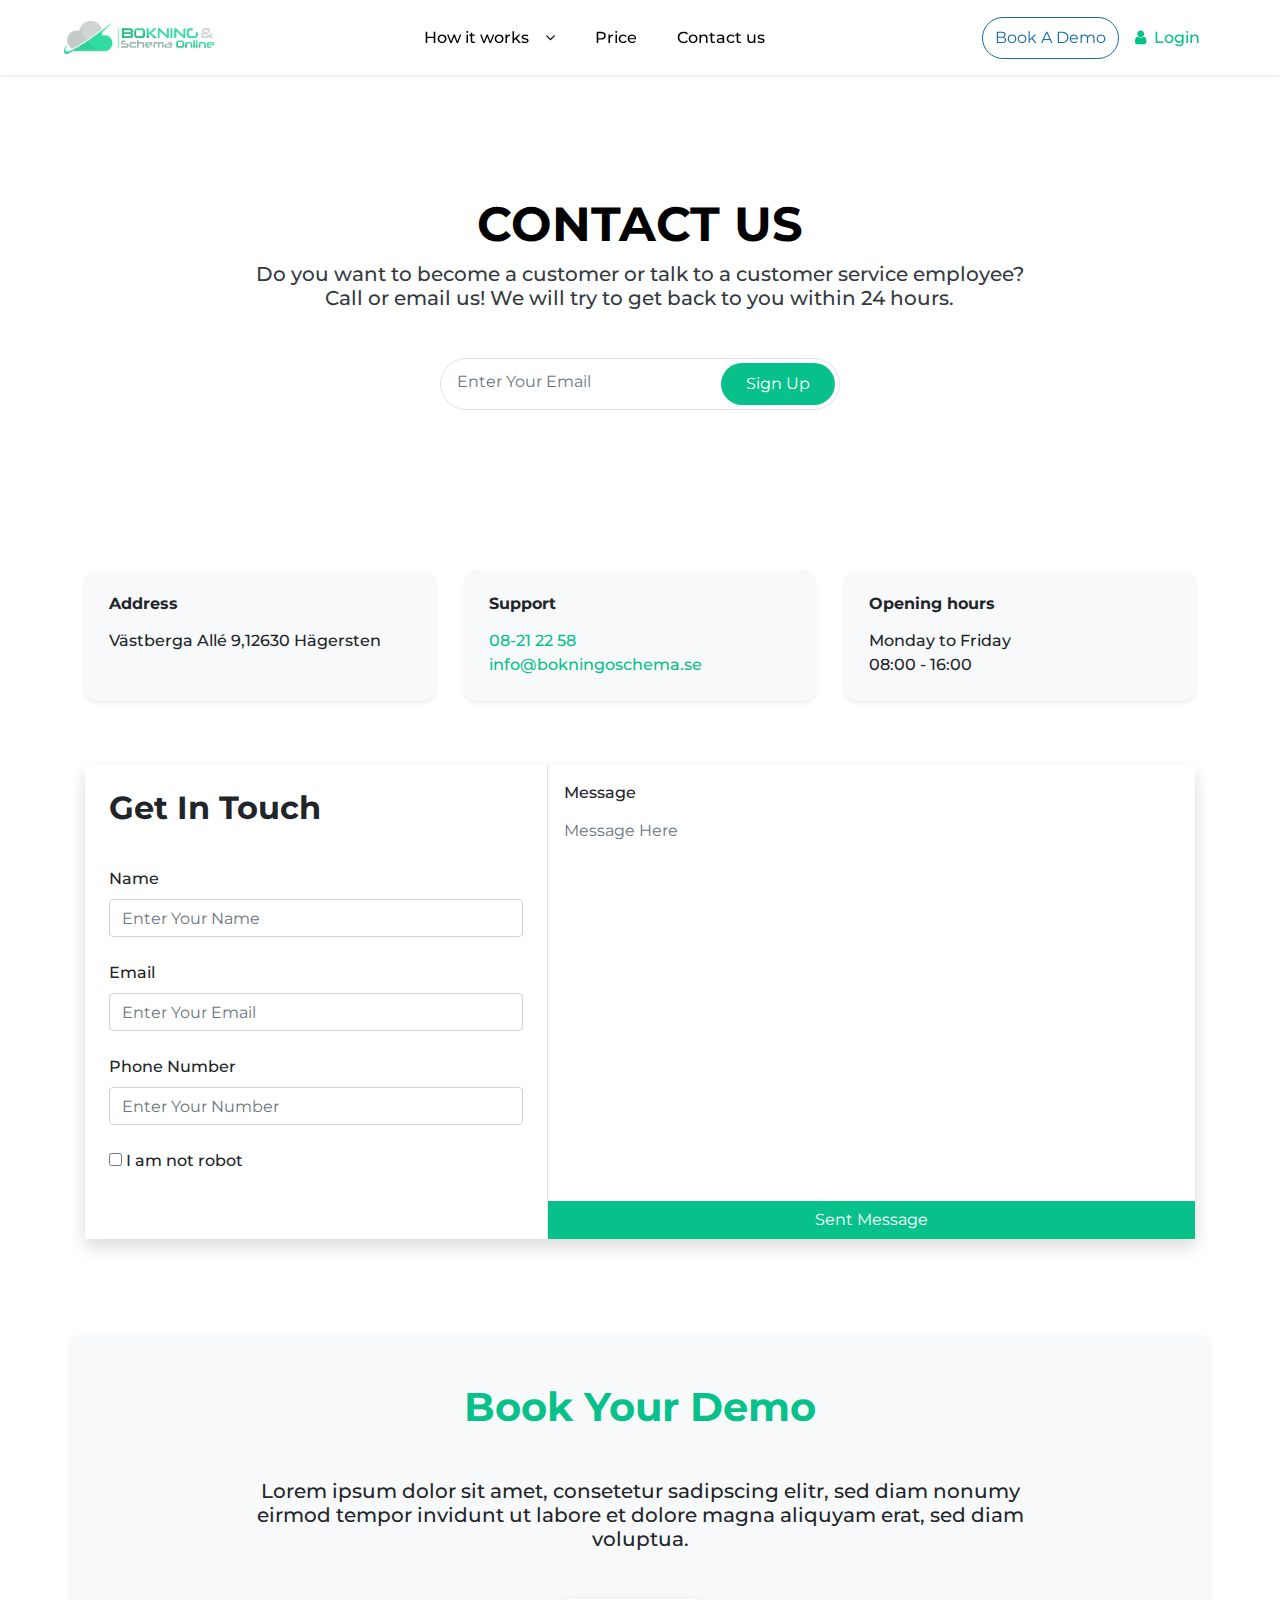
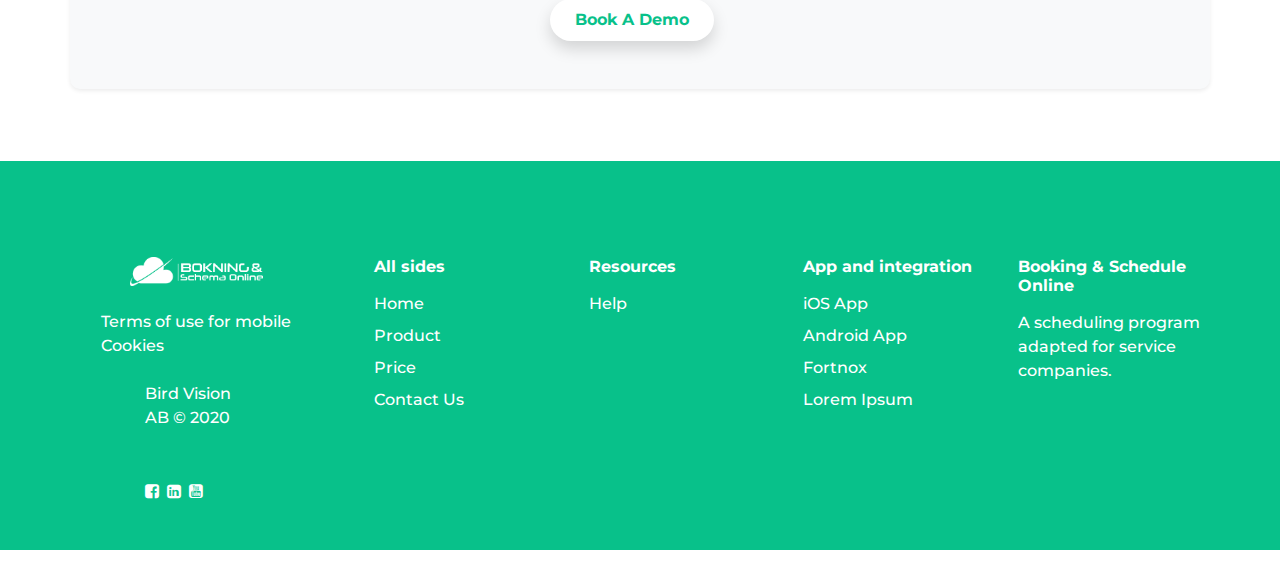
==== contact-us.html @ a06bb521 "design contact us page" ====
<!DOCTYPE html>
<html>
<head>
	<title>Contact Page</title>
	<meta name="viewport" content="width=device-width, initial-scale=1.0">
	<link rel="stylesheet" href="css/bootstrap.css">
	<link rel="preconnect" href="https://fonts.gstatic.com">
	<link href="https://fonts.googleapis.com/css2?family=Montserrat:wght@400;500;600;700&display=swap" rel="stylesheet">
	<link rel="stylesheet" type="text/css" href="https://cdnjs.cloudflare.com/ajax/libs/font-awesome/4.7.0/css/font-awesome.css">
	<link rel="stylesheet" type="text/css" href="css/style.css">
</head>
<body>
	<header class="position-fixed bg-white shadow-sm w-100 px-md-5 py-2">
		<nav class="navbar navbar-expand-lg navbar-light">
		  <a class="navbar-brand" href="#">
		  	<img src="images/bos-logo.png" width="150px">
		  </a>
		  <button class="navbar-toggler" type="button" data-toggle="collapse" data-target="#navbarSupportedContent" aria-controls="navbarSupportedContent" aria-expanded="false" aria-label="Toggle navigation">
		    <span class="navbar-toggler-icon"></span>
		  </button>

		  <div class="collapse navbar-collapse" id="navbarSupportedContent">
		    <ul class="navbar-nav mx-md-auto">
		      <li class="nav-item dropdown mr-4">
		        <a class="nav-link text-secondary" href="#" id="navbarDropdown" role="button">
		          How it works<i class="fa fa-angle-down ml-3"></i>
		        </a>
		        <div class="dropdown-menu-right border-0 shadow-sm submenu-header" aria-labelledby="navbarDropdown">
		        	<div class="d-flex align-items-center justify-content-around">
		        		<div><a class="dropdown-item text-secondary" href="#"><img src="images/apoinment.png" title="img" width="20px" class="mr-2">Action</a></div>
		        		<div><a class="dropdown-item text-secondary" href="#"><img src="images/apoinment.png" title="img" width="20px" class="mr-2">Action</a></div>
		        	</div>
		        	<div class="d-flex align-items-center justify-content-around">
		        		<div><a class="dropdown-item text-secondary" href="#"><img src="images/apoinment.png" title="img" width="20px" class="mr-2">Action</a></div>
		        		<div><a class="dropdown-item text-secondary" href="#"><img src="images/apoinment.png" title="img" width="20px" class="mr-2">Action</a></div>
		        	</div>
		        	<div class="d-flex align-items-center justify-content-around">
		        		<div><a class="dropdown-item text-secondary" href="#"><img src="images/apoinment.png" title="img" width="20px" class="mr-2">Action</a></div>
		        		<div><a class="dropdown-item text-secondary" href="#"><img src="images/apoinment.png" title="img" width="20px" class="mr-2">Action</a></div>
		        	</div>
		        </div>
		      </li>
		      <li class="nav-item active mr-4">
		        <a class="nav-link text-secondary" href="#">Price</a>
		      </li>
		      <li class="nav-item mr-4">
		        <a class="nav-link text-secondary" href="#">Contact us</a>
		      </li>
		    </ul>
		    <div class="login-user d-md-flex align-items-center">
		    	<button class="btn btn-default text-capitalize py-2 book_demo mb-3 mb-md-0 rounded-pill">Book a Demo</button>
		    	<a href="#" title="login" class="text-primary nav-link"><i class="fa fa-user text-primary mr-2" aria-hidden="true"></i>Login</a>
		    </div>
		  </div>
		</nav>
	</header>
	<section class="py-lg-5 py-3">
		<div class="banner_section text-center">
			<div class="row mx-0">
				<div class="col-md-10 col-12 mx-auto py-5">
					<h1 class="font-weight-bold text-uppercase text-secondary">Contact Us</h1>
					<h5 class="w-75 mx-auto text-dark">Do you want to become a customer or talk to a customer service employee?<br/> Call or email us! We will try to get back to you within 24 hours.</h5>
					<form class="mx-auto signup-form mt-5">
						<div class="form-group d-flex border p-1 rounded-pill">
							<input type="text" name="email" class="form-control border-0" placeholder="Enter Your Email">
							<button class="btn theme-color rounded-pill text-white px-4 py-2 text-nowrap">Sign Up</button>
						</div>
					</form>
				</div>
			</div>
		</div>
	</section>
	<section class="py-5 pricing_section container px-0">
		<div class="row mx-0">
			<div class="col-md-4 col-12 mb-3">
				<div class="bg-light br-10 h-100 px-2 px-md-4 py-4 shadow-sm">
					<h6 class="font-weight-bold mb-3">Address</h6>
					<p class="mb-0">Västberga Allé 9,12630 Hägersten</p>
				</div>
			</div>
			<div class="col-md-4 col-12 mb-3">
				<div class="bg-light br-10 h-100 px-2 px-md-4 py-4 shadow-sm">
					<h6 class="font-weight-bold mb-3">Support</h6>
					<p class="mb-0"><a href="tel:+08-21 22 58" class="text-primary">08-21 22 58</a></p>
					<p class="mb-0"><a href="mailto:info@bokningoschema.se" class="text-primary">info@bokningoschema.se</a></p>
				</div>
			</div>
			<div class="col-md-4 col-12 mb-3">
				<div class="bg-light br-10 h-100 px-2 px-md-4 py-4 shadow-sm">
					<h6 class="font-weight-bold mb-3">Opening hours</h6>
					<p class="mb-0">Monday to Friday</p>
					<p class="mb-0">08:00 - 16:00</p>
				</div>
			</div>
		</div>
		
	</section>

	<section class="pb-5">
		<div class="container">
			<div class="row mx-0 shadow">
				<div class="col-md-5 col-12 border-right pt-4 pl-3 px-md-4">
					<h2 class="font-weight-bold mb-4 pb-3">Get In Touch</h2>
					<form>
						<div class="form-group mb-4">
							<label>Name</label>
							<input type="text" name="Name" placeholder="Enter Your Name" class="form-control">
						</div>
						<div class="form-group mb-4">
							<label>Email</label>
							<input type="email" name="Name" placeholder="Enter Your Email" class="form-control">
						</div>
						<div class="form-group mb-4">
							<label>Phone Number</label>
							<input type="text" name="Name" placeholder="Enter Your Number" class="form-control">
						</div>
						<div class="form-group mb-4">
							<input type="checkbox" name="Name" id="robot" class="custom-checkbox">
							<label for="robot">I am not robot</label>
						</div>
					</form>
				</div>
				<div class="col-md-7 col-12 px-0">
					<div class="form-group">
						<label class="pl-3 pt-3">Message</label>
						<textarea cols="5" rows="15" placeholder="Message Here" class="form-control border-0 px-0 pl-3"></textarea>
					</div>
					<a href="#" title="message" class="theme-color text-white w-100 btn rounded-0">Sent Message</a>
				</div>
			</div>
		</div>
	</section>
	<section class="py-5 mb-4">
		<div class="container text-center py-5 bg-light shadow-sm br-10">
			<h3 class="mb-5 font-weight-bold text-primary text-center">Book Your Demo</h3>
			<h5 class="mb-5 w-75 mx-auto">Lorem ipsum dolor sit amet, consetetur sadipscing elitr, sed diam nonumy eirmod tempor invidunt ut labore et dolore magna aliquyam erat, sed diam voluptua.</h5>
			<button class="btn btn-default text-capitalize shadow mr-3 bg-white text-primary py-2 px-4 font-weight-bold mb-3 mb-md-0 rounded-pill">Book A Demo</button>
		</div>
	</section>
	<footer class="p-md-5 position-relative theme-color text-white">
		<div class="row mx-0 py-lg-5 py-3">
			<div class="col-md-3 col-12 text-center mb-5 mb-md-0 d-flex align-items-center justify-content-between flex-column">
				<a href="#" title="logo">
					<img src="images/footer-logo.png" width="50%">
					<ul class="pl-0 list-unstyled mb-0 text-md-left text-center py-4">
						<li>
							<a href="#" title="terms" class="text-white">Terms of use for mobile</a>
						</li>
						<li>
							<a href="#" title="cookie" class="text-white">Cookies</a>
						</li>
					</ul>
				</a>
				<div class="col-md-6 col-12 text-md-left text-center mb-3 mb-lg-0">
					Bird Vision AB © 2020
				</div>
				<div class="col-md-6 col-12 text-md-left text-center">
					<div class="social-links d-flex align-items-center justify-content-md-start justify-content-center">
						<a href="#" title="facebook">
							<i class="fa fa-facebook-square text-white mr-2" aria-hidden="true"></i>
						</a>
						<a href="#" title="linkedin">
							<i class="fa fa-linkedin-square text-white mr-2" aria-hidden="true"></i>
						</a>
						<a href="#" title="yuotube">
							<i class="fa fa-youtube-square text-white mr-2" aria-hidden="true"></i>
						</a>
					</div>
				</div>
			</div>
			<div class="col-md-9 col-12">
				<div class="row mx-0">
					<div class="col-md-3 col-6 text-center text-md-left mb-4 mb-md-0">
						<h6 class="font-weight-bold mb-3">All sides</h6>
						<ul class="pl-0 list-unstyled mb-0">
							<li class="pb-2">
								<a href="#" title="home" class="text-white">Home</a>
							</li>
							<li class="pb-2">
								<a href="#" title="product" class="text-white">Product</a>
							</li>
							<li class="pb-2">
								<a href="#" title="price" class="text-white">Price</a>
							</li>
							<li class="pb-2">
								<a href="#" title="contact" class="text-white">Contact Us</a>
							</li>
						</ul>
					</div>
					<div class="col-md-3 col-6 text-center text-md-left mb-4 mb-md-0">
						<h6 class="font-weight-bold mb-3">Resources</h6>
						<ul class="pl-0 list-unstyled mb-0">
							<li class="pb-2">
								<a href="#" title="help" class="text-white">Help</a>
							</li>
						</ul>
					</div>
					<div class="col-md-3 col-6 text-center text-md-left mb-4 mb-md-0">
						<h6 class="font-weight-bold mb-3">App and integration</h6>
						<ul class="pl-0 list-unstyled mb-0">
							<li class="pb-2">
								<a href="#" title="iOS" class="text-white">iOS App</a>
							</li>
							<li class="pb-2">
								<a href="#" title="android" class="text-white">Android App</a>
							</li>
							<li class="pb-2">
								<a href="#" title="fortnox" class="text-white">Fortnox</a>
							</li>
							<li class="pb-2">
								<a href="#" title="lorem" class="text-white">Lorem Ipsum</a>
							</li>
						</ul>
					</div>
					<div class="col-md-3 col-6 text-center text-md-left mb-4 mb-md-0">
						<h6 class="font-weight-bold mb-3">Booking & Schedule Online</h6>
						<p>A scheduling program adapted for service companies.</p>
					</div>
				</div>
			</div>
		</div>
	</footer>
</body>
---- css/style.css ----
body {
	margin: 0;
	font-size: 16px;
	font-family: 'Montserrat', sans-serif;
	font-weight: 500;
}
a:hover {
	text-decoration: none;
}
/* default css */

h3 {
	font-size: 40px;
}
h1 {
	font-size: 48px;
}
.text-desciption {
	font-size: 20px;	
}
.font-sm {
	font-size: 14px;
}
.text-primary {
	color: #08C18A !important;
}
.text-alternative {
	color: #186AA5 !important;
}
.text-secondary {
	color: #000 !important;
}
.theme-color {
	background-color: #08C18A;
}
.font-semibold {
	font-weight: 500;
}
.br-10 {
	border-radius: 10px;
}

button.btn {
	transition: ease all 0.4s;
}
button:hover {
	-webkit-transform: scale(1.05) translateZ(0);
	-moz-transform: scale(1.05) translateZ(0);
	transform: scale(1.05) translateZ(0);
}
.form-control {
	background-color: transparent;
}
.form-control:focus {
	background-color: transparent;
	box-shadow: none;
}
/* default css end */

/* landing page css */

header {
	z-index: 9;
}
header .nav-link {
	font-size: 16px;
}
.submenu-header {
	width: 300px;
	position: absolute;
	z-index: 9;
	background-color: #fff;
	opacity: 0;
}
.nav-item:hover .submenu-header {
	opacity: 1;
}
.nav-item:hover .fa-angle-down {
	transform: rotate(180deg);
	color: #08C18A;
}
.banner_section {
	padding-top: 100px;
}
/*.banner_section button{
	border-radius: 20px;
}*/

.book_demo {
	border: 1px solid #186AA5;
	color: #186AA5;
	border-radius: 0;
}
.video_section {
	height: 500px;
}
.video_section iframe {
	border-radius: 5px;
}
.whyus_content {
	display: -webkit-box;
	-webkit-line-clamp: 3;
	-webkit-box-orient: vertical;  
	overflow: hidden;
	width: 75%;
	margin: 0 auto;
}
.why-content {
	transition: ease all 0.4s;
}
.why-content:hover {
	-webkit-transform: scale(1.05) translateZ(0);
	-moz-transform: scale(1.05) translateZ(0);
	transform: scale(1.05) translateZ(0);
}
.testimonial-content {
	margin-left: -100px;
}
.testimonial-content h5 {
	font-size: 20px;
	line-height: 40px;
	font-style: italic;
}
.testimonial-content h6 {
	font-size: 20px;
}
.carousel-indicators li {
	width: 18px;
	height: 18px;
	border: 1px solid #707070;
	border-radius: 50%;
}
.carousel-indicators {
	bottom: -40px;
	z-index: 0;
}
.carousel-indicators .active {
	background-color: #E8EFF7;
	border: 1px solid #E8EFF7;
}
.about-content {
	width: 75%;
}
.integration-card .integration-icon {
	height: 150px;
}
.integration-card {
	transition: ease all 0.4s;
}
.integration-card:hover, .more_products ul li:hover {
	box-shadow: 0 .5rem 1rem rgba(0,0,0,.15);
}
.card-first {
	border-left: 3px solid #46ac35;
}
.card-second {
	border-left: 3px solid #d70048;
}

/* Text Slider */
  .slider{
	height: 50px;
	overflow: hidden;
  }
  .slider div {
	height: 50px;
	margin-bottom: 50px;
  }
  .slider-text1 {
	animation: slide 7s linear infinite;
  }
  .slider-text2 {
	color: grey;
  }
  .slider-text3 {
	color: #D0858B;
  }
  @keyframes slide {
	0% {margin-top:-300px;}
	5% {margin-top:-200px;}
	33% {margin-top:-200px;}
	38% {margin-top:-100px;}
	66% {margin-top:-100px;}
	71% {margin-top:0px;}
	100% {margin-top:0px;}
  }


/* product page css */

.inner-product-section .inner-product-content {
	margin-top: -100px;
	border-radius: 10px;
}
.product_img {
	height: 300px;
}
.product_img img{
	object-fit: cover;
}
.more_products ul li {
	transition: ease all 0.4s;
}

/* pricing page css */

.plan-features ul li img {
	position: absolute;
	left: 0;
	top: 5px;
}
.price-card {
	max-width: 500px;
	margin: 0 auto;
	margin-bottom: 30px;
	width: 400px;
}
.signup-form {
	max-width: 400px;
}

/* contact page */

textarea {
	resize: none;
}

@media(max-width: 1024px) {

	.about-content {
		width: 80%;
	}
}
@media(max-width: 991px) {
	h3 {
	    font-size: 32px;
	}
	.testimonial-content {
		margin-left: 0;
	}
	
	/*.banner_section {
	    padding-top: 50px;
	}*/
}
@media(max-width: 767px) {
	.price-card  {
		width: auto;
	}
}
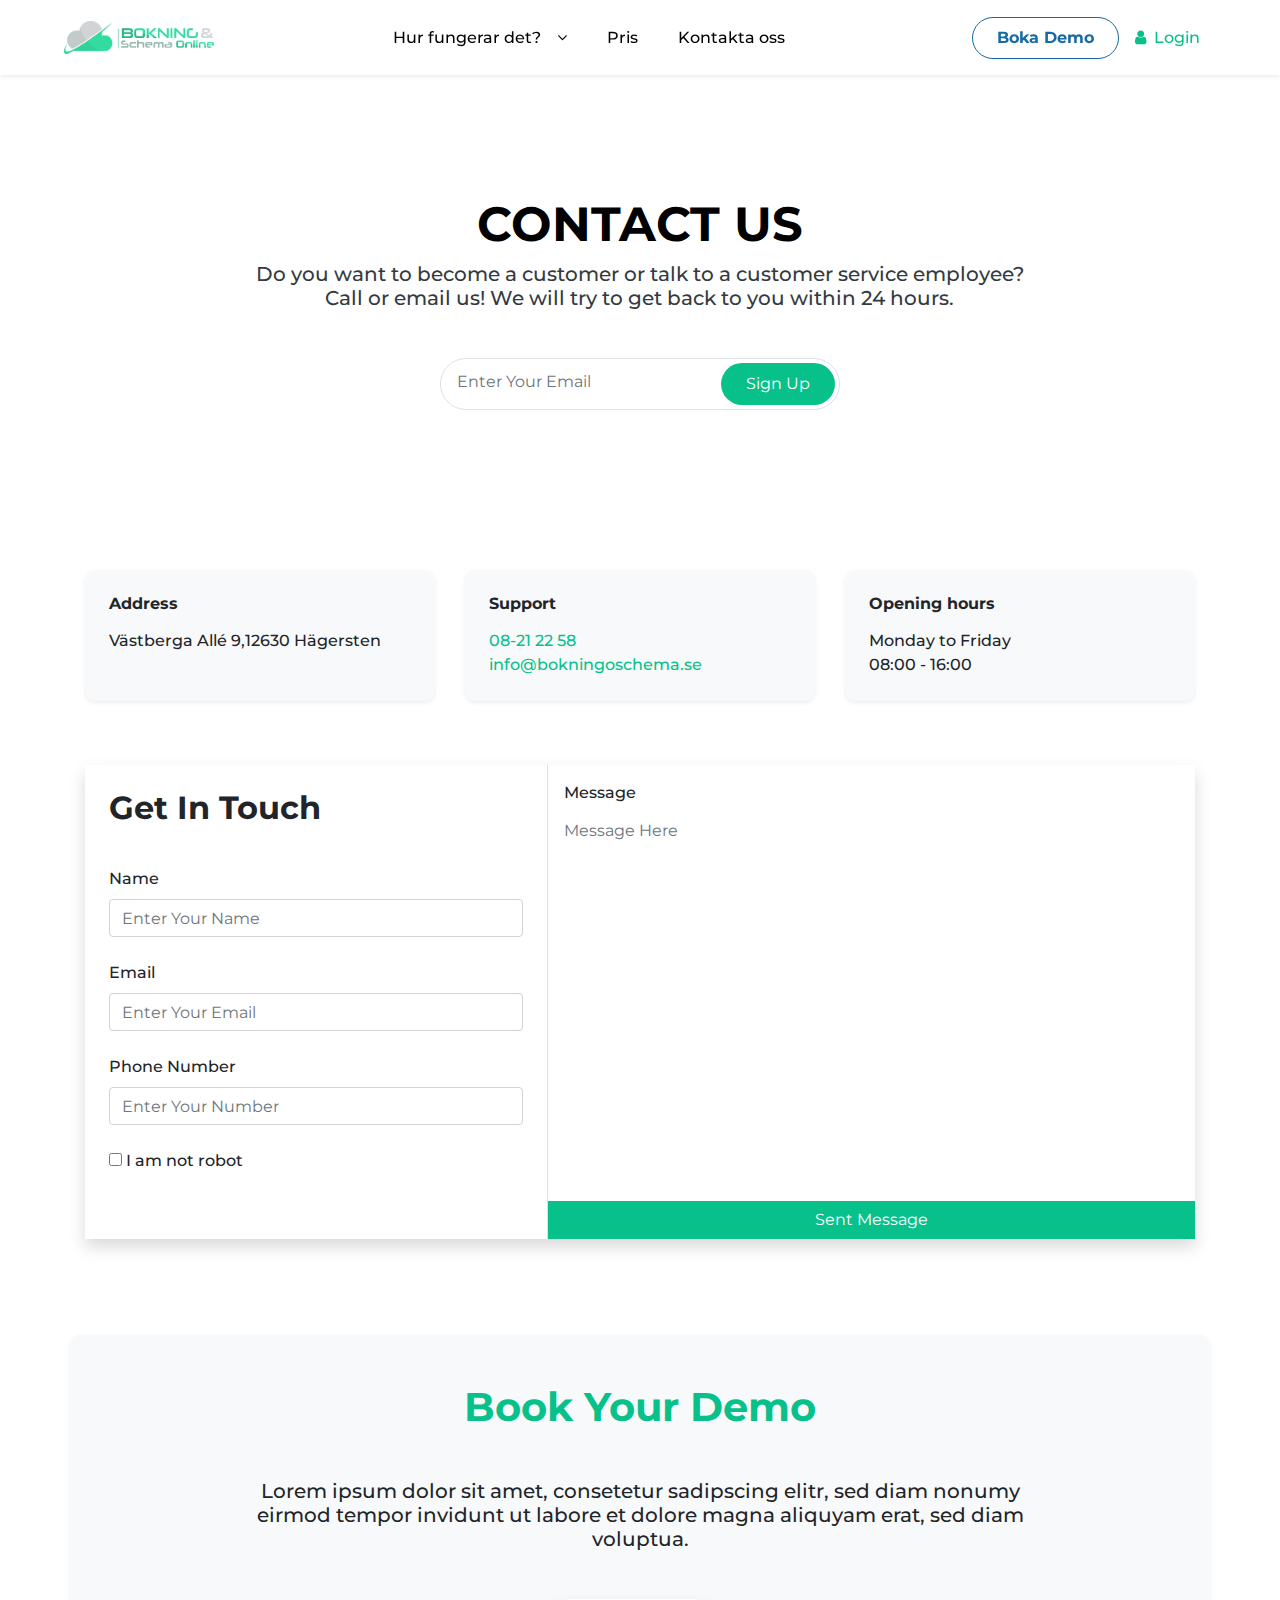
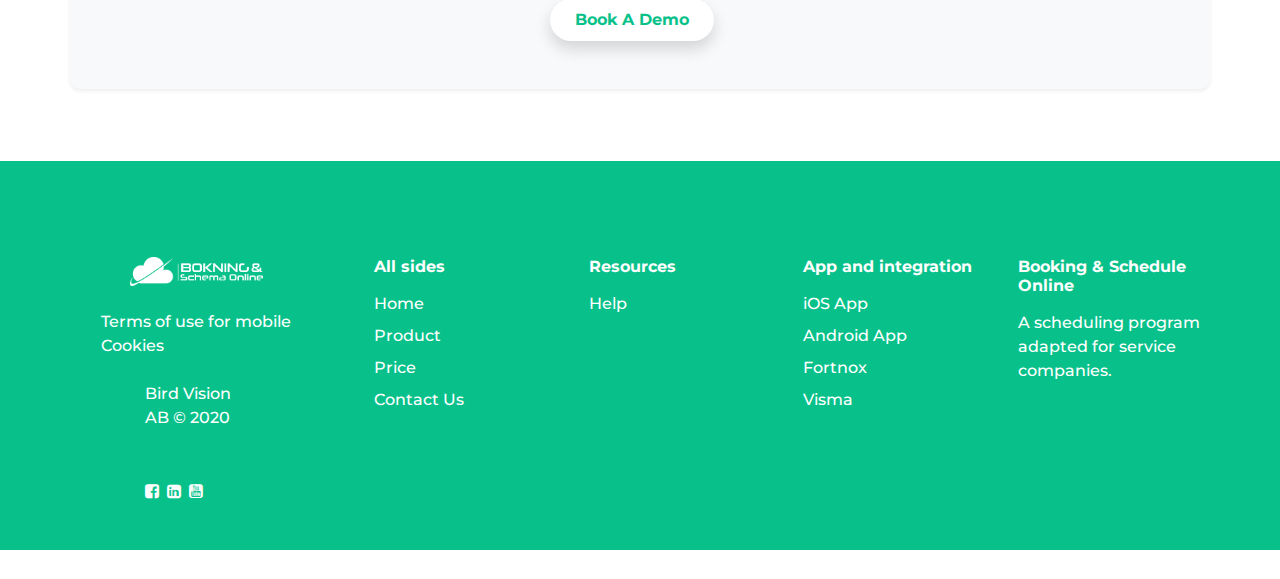
==== commit 1e585a66: "design cookies, privacy and fortnox page" ====
--- a/contact-us.html
+++ b/contact-us.html
@@ -4,52 +4,55 @@
 	<title>Contact Page</title>
 	<meta name="viewport" content="width=device-width, initial-scale=1.0">
 	<link rel="stylesheet" href="css/bootstrap.css">
+	<link rel="icon" href="images/favicon.ico" type="images/ico" sizes="16x16">
 	<link rel="preconnect" href="https://fonts.gstatic.com">
 	<link href="https://fonts.googleapis.com/css2?family=Montserrat:wght@400;500;600;700&display=swap" rel="stylesheet">
 	<link rel="stylesheet" type="text/css" href="https://cdnjs.cloudflare.com/ajax/libs/font-awesome/4.7.0/css/font-awesome.css">
 	<link rel="stylesheet" type="text/css" href="css/style.css">
 </head>
 <body>
-	<header class="position-fixed bg-white shadow-sm w-100 px-md-5 py-2">
+	<header class="position-fixed bg-white shadow-sm w-100 px-lg-5 py-2">
 		<nav class="navbar navbar-expand-lg navbar-light">
 		  <a class="navbar-brand" href="#">
 		  	<img src="images/bos-logo.png" width="150px">
 		  </a>
-		  <button class="navbar-toggler" type="button" data-toggle="collapse" data-target="#navbarSupportedContent" aria-controls="navbarSupportedContent" aria-expanded="false" aria-label="Toggle navigation">
-		    <span class="navbar-toggler-icon"></span>
+		  <button class="navbar-toggler position-relative" type="button" data-toggle="collapse" data-target="#navbarSupportedContent" aria-controls="navbarSupportedContent" aria-expanded="false" aria-label="Toggle navigation">
+		    <span></span>
+		    <span></span>
+		    <span></span>
 		  </button>
 
 		  <div class="collapse navbar-collapse" id="navbarSupportedContent">
 		    <ul class="navbar-nav mx-md-auto">
-		      <li class="nav-item dropdown mr-4">
-		        <a class="nav-link text-secondary" href="#" id="navbarDropdown" role="button">
-		          How it works<i class="fa fa-angle-down ml-3"></i>
-		        </a>
-		        <div class="dropdown-menu-right border-0 shadow-sm submenu-header" aria-labelledby="navbarDropdown">
-		        	<div class="d-flex align-items-center justify-content-around">
-		        		<div><a class="dropdown-item text-secondary" href="#"><img src="images/apoinment.png" title="img" width="20px" class="mr-2">Action</a></div>
-		        		<div><a class="dropdown-item text-secondary" href="#"><img src="images/apoinment.png" title="img" width="20px" class="mr-2">Action</a></div>
-		        	</div>
-		        	<div class="d-flex align-items-center justify-content-around">
-		        		<div><a class="dropdown-item text-secondary" href="#"><img src="images/apoinment.png" title="img" width="20px" class="mr-2">Action</a></div>
-		        		<div><a class="dropdown-item text-secondary" href="#"><img src="images/apoinment.png" title="img" width="20px" class="mr-2">Action</a></div>
-		        	</div>
-		        	<div class="d-flex align-items-center justify-content-around">
-		        		<div><a class="dropdown-item text-secondary" href="#"><img src="images/apoinment.png" title="img" width="20px" class="mr-2">Action</a></div>
-		        		<div><a class="dropdown-item text-secondary" href="#"><img src="images/apoinment.png" title="img" width="20px" class="mr-2">Action</a></div>
-		        	</div>
-		        </div>
+		        <li class="nav-item dropdown mr-0 mr-md-4">
+	              	<a class="nav-link dropdown-toggle text-secondary d-lg-block d-flex align-items-center justify-content-between pt-4 py-lg-2" href="product.html" id="navbarDropdown" role="button" data-toggle="dropdown" aria-haspopup="true" 	aria-expanded="false">
+	                	Hur fungerar det?<i class="fa fa-angle-down ml-3"></i>
+	              	</a>
+	              	<div class="dropdown-menu" aria-labelledby="navbarDropdown">
+		                <div class="d-lg-flex align-items-center justify-content-around">
+			        		<div><a class="dropdown-item text-secondary" href="#"><img src="images/apoinment.png" title="img" width="20px" class="mr-2">Action</a></div>
+			        		<div><a class="dropdown-item text-secondary" href="#"><img src="images/apoinment.png" title="img" width="20px" class="mr-2">Action</a></div>
+			        	</div>
+			        	<div class="d-lg-flex align-items-center justify-content-around">
+			        		<div><a class="dropdown-item text-secondary" href="#"><img src="images/apoinment.png" title="img" width="20px" class="mr-2">Action</a></div>
+			        		<div><a class="dropdown-item text-secondary" href="#"><img src="images/apoinment.png" title="img" width="20px" class="mr-2">Action</a></div>
+			        	</div>
+			        	<div class="d-lg-flex align-items-center justify-content-around">
+			        		<div><a class="dropdown-item text-secondary" href="#"><img src="images/apoinment.png" title="img" width="20px" class="mr-2">Action</a></div>
+			        		<div><a class="dropdown-item text-secondary" href="#"><img src="images/apoinment.png" title="img" width="20px" class="mr-2">Action</a></div>
+			        	</div>
+	              	</div>
+		        </li>
+		      <li class="nav-item active mr-0 mr-md-4">
+		        <a class="nav-link text-secondary py-4 py-lg-2" href="pricing.html">Pris</a>
 		      </li>
-		      <li class="nav-item active mr-4">
-		        <a class="nav-link text-secondary" href="#">Price</a>
-		      </li>
-		      <li class="nav-item mr-4">
-		        <a class="nav-link text-secondary" href="#">Contact us</a>
+		      <li class="nav-item mr-0 mr-md-4">
+		        <a class="nav-link text-secondary pb-4 py-lg-2" href="contact.html">Kontakta oss</a>
 		      </li>
 		    </ul>
-		    <div class="login-user d-md-flex align-items-center">
-		    	<button class="btn btn-default text-capitalize py-2 book_demo mb-3 mb-md-0 rounded-pill">Book a Demo</button>
-		    	<a href="#" title="login" class="text-primary nav-link"><i class="fa fa-user text-primary mr-2" aria-hidden="true"></i>Login</a>
+		    <div class="login-user d-lg-flex align-items-center flex-row-reverse">
+		    	<a href="https://app3.bokningoschema.se/#/login" title="login" class="text-primary nav-link px-0 px-md-3 text-center text-lg-left"><i class="fa fa-user text-primary mr-2" aria-hidden="true"></i>Login</a>
+		    	<a href="https://app3.bokningoschema.se/#/register" class="btn btn-default text-capitalize py-2 book_demo font-weight-bold mb-3 mb-md-0 rounded-pill px-4">Boka Demo</a>
 		    </div>
 		  </div>
 		</nav>
@@ -63,7 +66,7 @@
 					<form class="mx-auto signup-form mt-5">
 						<div class="form-group d-flex border p-1 rounded-pill">
 							<input type="text" name="email" class="form-control border-0" placeholder="Enter Your Email">
-							<button class="btn theme-color rounded-pill text-white px-4 py-2 text-nowrap">Sign Up</button>
+							<button onclick="location.href='https://app3.bokningoschema.se/#/register'" type="button" class="btn theme-color rounded-pill text-white px-4 py-2 text-nowrap">Sign Up</button>
 						</div>
 					</form>
 				</div>
@@ -134,20 +137,20 @@
 		<div class="container text-center py-5 bg-light shadow-sm br-10">
 			<h3 class="mb-5 font-weight-bold text-primary text-center">Book Your Demo</h3>
 			<h5 class="mb-5 w-75 mx-auto">Lorem ipsum dolor sit amet, consetetur sadipscing elitr, sed diam nonumy eirmod tempor invidunt ut labore et dolore magna aliquyam erat, sed diam voluptua.</h5>
-			<button class="btn btn-default text-capitalize shadow mr-3 bg-white text-primary py-2 px-4 font-weight-bold mb-3 mb-md-0 rounded-pill">Book A Demo</button>
+			<button onclick="location.href='https://app3.bokningoschema.se/#/register'" type="button" class="btn btn-default text-capitalize shadow mr-3 bg-white text-primary py-2 px-4 font-weight-bold mb-3 mb-md-0 rounded-pill">Book A Demo</button>
 		</div>
 	</section>
 	<footer class="p-md-5 position-relative theme-color text-white">
 		<div class="row mx-0 py-lg-5 py-3">
 			<div class="col-md-3 col-12 text-center mb-5 mb-md-0 d-flex align-items-center justify-content-between flex-column">
-				<a href="#" title="logo">
+				<a href="javascript:void(0)" title="logo">
 					<img src="images/footer-logo.png" width="50%">
 					<ul class="pl-0 list-unstyled mb-0 text-md-left text-center py-4">
 						<li>
-							<a href="#" title="terms" class="text-white">Terms of use for mobile</a>
+							<a href="privacy_policy.html" title="terms" class="text-white">Terms of use for mobile</a>
 						</li>
 						<li>
-							<a href="#" title="cookie" class="text-white">Cookies</a>
+							<a href="cookies.html" title="cookie" class="text-white">Cookies</a>
 						</li>
 					</ul>
 				</a>
@@ -174,16 +177,16 @@
 						<h6 class="font-weight-bold mb-3">All sides</h6>
 						<ul class="pl-0 list-unstyled mb-0">
 							<li class="pb-2">
-								<a href="#" title="home" class="text-white">Home</a>
-							</li>
-							<li class="pb-2">
-								<a href="#" title="product" class="text-white">Product</a>
-							</li>
-							<li class="pb-2">
-								<a href="#" title="price" class="text-white">Price</a>
-							</li>
-							<li class="pb-2">
-								<a href="#" title="contact" class="text-white">Contact Us</a>
+								<a href="index.html" title="home" class="text-white">Home</a>
+							</li>
+							<li class="pb-2">
+								<a href="product.html" title="product" class="text-white">Product</a>
+							</li>
+							<li class="pb-2">
+								<a href="pricr.html" title="price" class="text-white">Price</a>
+							</li>
+							<li class="pb-2">
+								<a href="contact.html" title="contact" class="text-white">Contact Us</a>
 							</li>
 						</ul>
 					</div>
@@ -199,16 +202,16 @@
 						<h6 class="font-weight-bold mb-3">App and integration</h6>
 						<ul class="pl-0 list-unstyled mb-0">
 							<li class="pb-2">
-								<a href="#" title="iOS" class="text-white">iOS App</a>
-							</li>
-							<li class="pb-2">
-								<a href="#" title="android" class="text-white">Android App</a>
-							</li>
-							<li class="pb-2">
-								<a href="#" title="fortnox" class="text-white">Fortnox</a>
-							</li>
-							<li class="pb-2">
-								<a href="#" title="lorem" class="text-white">Lorem Ipsum</a>
+								<a href="https://apps.apple.com/se/app/bokning-schema-online/id1225449368" title="iOS" class="text-white">iOS App</a>
+							</li>
+							<li class="pb-2">
+								<a href="https://play.google.com/store/apps/details?id=com.birdvision.bos" title="android" class="text-white">Android App</a>
+							</li>
+							<li class="pb-2">
+								<a href="fortnox.html" title="fortnox" class="text-white">Fortnox</a>
+							</li>
+							<li class="pb-2">
+								<a href="https://vismaspcs.se/produkter/bokforingsprogram/visma-eekonomi" title="lorem" class="text-white">Visma</a>
 							</li>
 						</ul>
 					</div>
--- a/css/style.css
+++ b/css/style.css
@@ -5,6 +5,10 @@
 	font-weight: 500;
 }
 a:hover {
+	text-decoration: none;
+}
+.btn.focus, .btn:focus , .btn:hover{
+	box-shadow: none;
 	text-decoration: none;
 }
 /* default css */
@@ -75,16 +79,13 @@
 .nav-item:hover .submenu-header {
 	opacity: 1;
 }
-.nav-item:hover .fa-angle-down {
-	transform: rotate(180deg);
-	color: #08C18A;
-}
+
 .banner_section {
 	padding-top: 100px;
 }
-/*.banner_section button{
-	border-radius: 20px;
-}*/
+.dropdown-toggle::after {
+	display: none;
+}
 
 .book_demo {
 	border: 1px solid #186AA5;
@@ -219,17 +220,150 @@
 	max-width: 400px;
 }
 
+/* humburger css */
+.navbar-toggler {
+	border: none;
+	top: -9px;
+}
+.navbar-toggler span {
+	    width: 20px;
+	    height: 5px;
+	    background: #08c18a;
+	    display: block;
+	    position: absolute;
+	    height: 3px;
+	    width: 100%;
+	    border-radius: 9px;
+	    opacity: 1;
+	    left: 0;
+	    -webkit-transform: rotate(0deg);
+	    -moz-transform: rotate(0deg);
+	    -o-transform: rotate(0deg);
+	    transform: rotate(0deg);
+	    -webkit-transition: .25s ease-in-out;
+	    -moz-transition: .25s ease-in-out;
+	    -o-transition: .25s ease-in-out;
+	    transition: .25s ease-in-out;
+}
+.navbar-toggler span:nth-child(1) {
+	top: 0px;
+}
+
+.navbar-toggler span:nth-child(2) {
+	top: 10px;
+}
+
+.navbar-toggler span:nth-child(3) {
+	top: 20px;
+}
+.navbar-toggler[aria-expanded="true"] span:nth-child(2){
+	display: none;
+}
+.navbar-toggler[aria-expanded="true"] span:nth-child(1) {
+	transform: rotate(45deg);
+	top: 10px;
+}
+ .navbar-toggler[aria-expanded="true"] span:nth-child(3) {
+ 	transform: rotate(-45deg);
+ 	top: 10px;
+ }
+
+
 /* contact page */
 
 textarea {
 	resize: none;
 }
 
+/* cookies page css */
+
+.accordion .btn-link[aria-expanded="true"] i {
+	transform: rotate(180deg);
+	color: #08C18A;
+}
+.accordion .btn-link i{
+	font-size: 20px;
+}
+
+/* fortnox page css */
+
+.fortnox-pros .card_img {
+	max-height: 300px;
+	height: 300px;
+}
+.fortnox-pros .card_img img {
+	height: 100%;
+	object-fit: contain;
+}
+.fortnox-pros .card-title {
+	height: 40px;
+}
+
+
 @media(max-width: 1024px) {
 
 	.about-content {
 		width: 80%;
 	}
+}
+@media (min-width: 991px) {
+	.nav-item.dropdown:hover .dropdown-menu {
+		display: block !important;
+	}
+	.dropdown.nav-item:hover .fa-angle-down {
+		transform: rotate(180deg);
+		color: #08C18A;
+	}
+}
+@media (max-width: 990px) {
+	.navbar .dropdown-menu {
+		border: 0;
+	}
+	.navbar-brand img {
+		width: 200px;
+	}
+	.dropdown.show .fa-angle-down {
+	    transform: rotate(180deg);
+	    color: #08C18A;
+	}
+    .navbar-collapse {
+        position: fixed;
+        top: 75px;
+        left: 0;
+        padding-left: 15px;
+        padding-right: 15px;
+        padding-bottom: 15px;
+        width: 100%;
+        height: 100%;
+        background-color: #fff;
+    }
+
+    .navbar-collapse.collapsing {
+        left: -75%;
+        transition: height 0s ease;
+    }
+
+    .navbar-collapse.show {
+        left: 0;
+        transition: left 200ms ease-in-out;
+    }
+
+    .navbar-toggler.collapsed ~ .navbar-collapse {
+        transition: left 200ms ease-in-out;
+    }
+    .login-user {
+    	border-top: 1px solid #ececec;
+    	padding-top: 15px;
+    	margin-top: 15px;
+    }
+    .login-user button {
+    	width: 100%;
+    	margin-top: 10px;
+    }
+    .submenu-header {
+    	position: relative;
+    	width: 100%;
+    }
 }
 @media(max-width: 991px) {
 	h3 {
@@ -238,10 +372,6 @@
 	.testimonial-content {
 		margin-left: 0;
 	}
-	
-	/*.banner_section {
-	    padding-top: 50px;
-	}*/
 }
 @media(max-width: 767px) {
 	.price-card  {
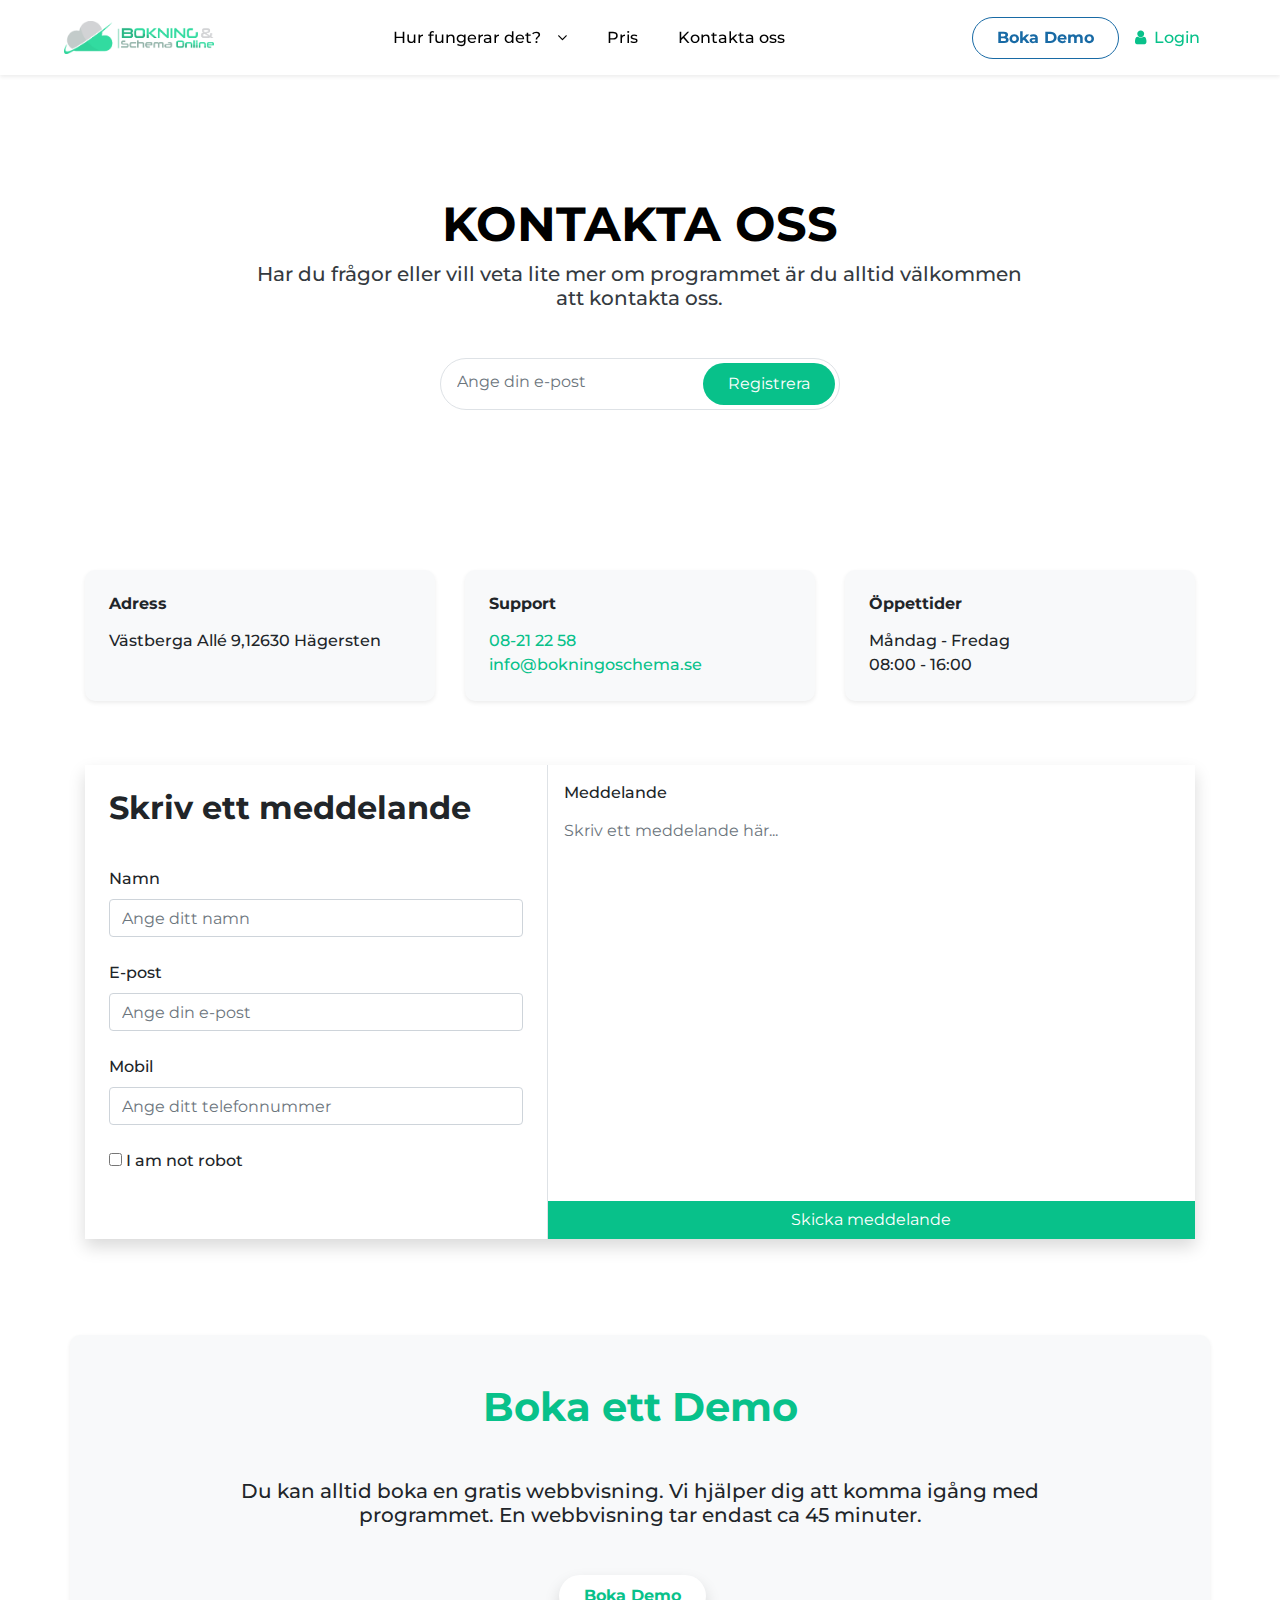
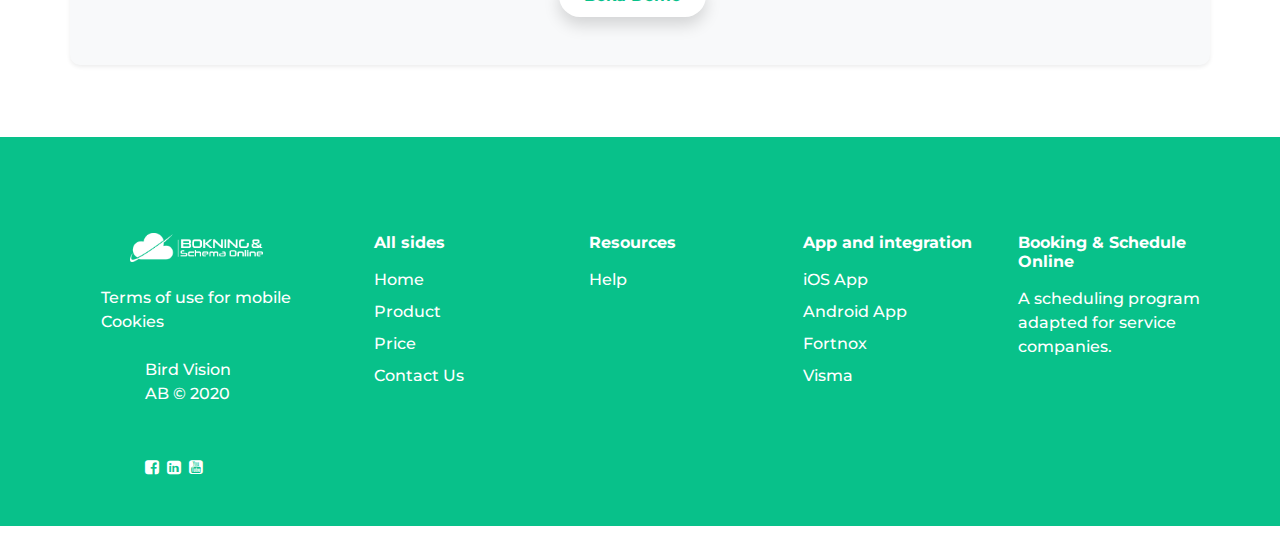
==== commit fa0f5365: "add content for price page and index page" ====
--- a/contact-us.html
+++ b/contact-us.html
@@ -13,7 +13,7 @@
 <body>
 	<header class="position-fixed bg-white shadow-sm w-100 px-lg-5 py-2">
 		<nav class="navbar navbar-expand-lg navbar-light">
-		  <a class="navbar-brand" href="#">
+		  <a class="navbar-brand" href="index.html">
 		  	<img src="images/bos-logo.png" width="150px">
 		  </a>
 		  <button class="navbar-toggler position-relative" type="button" data-toggle="collapse" data-target="#navbarSupportedContent" aria-controls="navbarSupportedContent" aria-expanded="false" aria-label="Toggle navigation">
@@ -47,12 +47,12 @@
 		        <a class="nav-link text-secondary py-4 py-lg-2" href="pricing.html">Pris</a>
 		      </li>
 		      <li class="nav-item mr-0 mr-md-4">
-		        <a class="nav-link text-secondary pb-4 py-lg-2" href="contact.html">Kontakta oss</a>
+		        <a class="nav-link text-secondary pb-4 py-lg-2" href="contact-us.html">Kontakta oss</a>
 		      </li>
 		    </ul>
 		    <div class="login-user d-lg-flex align-items-center flex-row-reverse">
 		    	<a href="https://app3.bokningoschema.se/#/login" title="login" class="text-primary nav-link px-0 px-md-3 text-center text-lg-left"><i class="fa fa-user text-primary mr-2" aria-hidden="true"></i>Login</a>
-		    	<a href="https://app3.bokningoschema.se/#/register" class="btn btn-default text-capitalize py-2 book_demo font-weight-bold mb-3 mb-md-0 rounded-pill px-4">Boka Demo</a>
+		    	<button onclick="location.href='https://app3.bokningoschema.se/#/register'" type="button" class="btn btn-default text-capitalize py-2 book_demo font-weight-bold mb-3 mb-md-0 rounded-pill px-4">Boka Demo</button>
 		    </div>
 		  </div>
 		</nav>
@@ -61,12 +61,12 @@
 		<div class="banner_section text-center">
 			<div class="row mx-0">
 				<div class="col-md-10 col-12 mx-auto py-5">
-					<h1 class="font-weight-bold text-uppercase text-secondary">Contact Us</h1>
-					<h5 class="w-75 mx-auto text-dark">Do you want to become a customer or talk to a customer service employee?<br/> Call or email us! We will try to get back to you within 24 hours.</h5>
+					<h1 class="font-weight-bold text-uppercase text-secondary">Kontakta oss</h1>
+					<h5 class="w-75 mx-auto text-dark">Har du frågor eller vill veta lite mer om programmet är du alltid välkommen att kontakta oss.</h5>
 					<form class="mx-auto signup-form mt-5">
 						<div class="form-group d-flex border p-1 rounded-pill">
-							<input type="text" name="email" class="form-control border-0" placeholder="Enter Your Email">
-							<button onclick="location.href='https://app3.bokningoschema.se/#/register'" type="button" class="btn theme-color rounded-pill text-white px-4 py-2 text-nowrap">Sign Up</button>
+							<input type="text" name="email" class="form-control border-0" placeholder="Ange din e-post">
+							<button onclick="location.href='https://app3.bokningoschema.se/#/register?emailAddress=arunpwrk@gmail.com'" type="button" class="btn theme-color rounded-pill text-white px-4 py-2 text-nowrap">Registrera</button>
 						</div>
 					</form>
 				</div>
@@ -77,7 +77,7 @@
 		<div class="row mx-0">
 			<div class="col-md-4 col-12 mb-3">
 				<div class="bg-light br-10 h-100 px-2 px-md-4 py-4 shadow-sm">
-					<h6 class="font-weight-bold mb-3">Address</h6>
+					<h6 class="font-weight-bold mb-3">Adress</h6>
 					<p class="mb-0">Västberga Allé 9,12630 Hägersten</p>
 				</div>
 			</div>
@@ -90,8 +90,8 @@
 			</div>
 			<div class="col-md-4 col-12 mb-3">
 				<div class="bg-light br-10 h-100 px-2 px-md-4 py-4 shadow-sm">
-					<h6 class="font-weight-bold mb-3">Opening hours</h6>
-					<p class="mb-0">Monday to Friday</p>
+					<h6 class="font-weight-bold mb-3">Öppettider</h6>
+					<p class="mb-0">Måndag - Fredag</p>
 					<p class="mb-0">08:00 - 16:00</p>
 				</div>
 			</div>
@@ -103,19 +103,19 @@
 		<div class="container">
 			<div class="row mx-0 shadow">
 				<div class="col-md-5 col-12 border-right pt-4 pl-3 px-md-4">
-					<h2 class="font-weight-bold mb-4 pb-3">Get In Touch</h2>
+					<h2 class="font-weight-bold mb-4 pb-3">Skriv ett meddelande</h2>
 					<form>
 						<div class="form-group mb-4">
-							<label>Name</label>
-							<input type="text" name="Name" placeholder="Enter Your Name" class="form-control">
-						</div>
-						<div class="form-group mb-4">
-							<label>Email</label>
-							<input type="email" name="Name" placeholder="Enter Your Email" class="form-control">
-						</div>
-						<div class="form-group mb-4">
-							<label>Phone Number</label>
-							<input type="text" name="Name" placeholder="Enter Your Number" class="form-control">
+							<label>Namn</label>
+							<input type="text" name="Name" placeholder="Ange ditt namn" class="form-control">
+						</div>
+						<div class="form-group mb-4">
+							<label>E-post</label>
+							<input type="email" name="Name" placeholder="Ange din e-post" class="form-control">
+						</div>
+						<div class="form-group mb-4">
+							<label>Mobil</label>
+							<input type="text" name="Name" placeholder="Ange ditt telefonnummer" class="form-control">
 						</div>
 						<div class="form-group mb-4">
 							<input type="checkbox" name="Name" id="robot" class="custom-checkbox">
@@ -125,19 +125,19 @@
 				</div>
 				<div class="col-md-7 col-12 px-0">
 					<div class="form-group">
-						<label class="pl-3 pt-3">Message</label>
-						<textarea cols="5" rows="15" placeholder="Message Here" class="form-control border-0 px-0 pl-3"></textarea>
-					</div>
-					<a href="#" title="message" class="theme-color text-white w-100 btn rounded-0">Sent Message</a>
+						<label class="pl-3 pt-3">Meddelande</label>
+						<textarea cols="5" rows="15" placeholder="Skriv ett meddelande här..." class="form-control border-0 px-0 pl-3"></textarea>
+					</div>
+					<a href="#" title="message" class="theme-color text-white w-100 btn rounded-0">Skicka meddelande</a>
 				</div>
 			</div>
 		</div>
 	</section>
 	<section class="py-5 mb-4">
 		<div class="container text-center py-5 bg-light shadow-sm br-10">
-			<h3 class="mb-5 font-weight-bold text-primary text-center">Book Your Demo</h3>
-			<h5 class="mb-5 w-75 mx-auto">Lorem ipsum dolor sit amet, consetetur sadipscing elitr, sed diam nonumy eirmod tempor invidunt ut labore et dolore magna aliquyam erat, sed diam voluptua.</h5>
-			<button onclick="location.href='https://app3.bokningoschema.se/#/register'" type="button" class="btn btn-default text-capitalize shadow mr-3 bg-white text-primary py-2 px-4 font-weight-bold mb-3 mb-md-0 rounded-pill">Book A Demo</button>
+			<h3 class="mb-5 font-weight-bold text-primary text-center">Boka ett Demo</h3>
+			<h5 class="mb-5 w-75 mx-auto">Du kan alltid boka en gratis webbvisning. Vi hjälper dig att komma igång med programmet. En webbvisning tar endast ca 45 minuter.</h5>
+			<button onclick="location.href='https://app3.bokningoschema.se/#/register'" type="button" class="btn btn-default text-capitalize shadow mr-3 bg-white text-primary py-2 px-4 font-weight-bold mb-3 mb-md-0 rounded-pill">Boka Demo</button>
 		</div>
 	</section>
 	<footer class="p-md-5 position-relative theme-color text-white">
@@ -223,4 +223,7 @@
 			</div>
 		</div>
 	</footer>
-</body>+</body>
+<script src="js/jquery-3.5.1.slim.min.js"></script>
+<script src="js/bootstrap.min.js"></script>
+</html>--- a/css/style.css
+++ b/css/style.css
@@ -96,7 +96,7 @@
 	height: 500px;
 }
 .video_section iframe {
-	border-radius: 5px;
+	border-radius: 15px;
 }
 .whyus_content {
 	display: -webkit-box;
@@ -126,8 +126,8 @@
 	font-size: 20px;
 }
 .carousel-indicators li {
-	width: 18px;
-	height: 18px;
+	width: 14px;
+	height: 14px;
 	border: 1px solid #707070;
 	border-radius: 50%;
 }
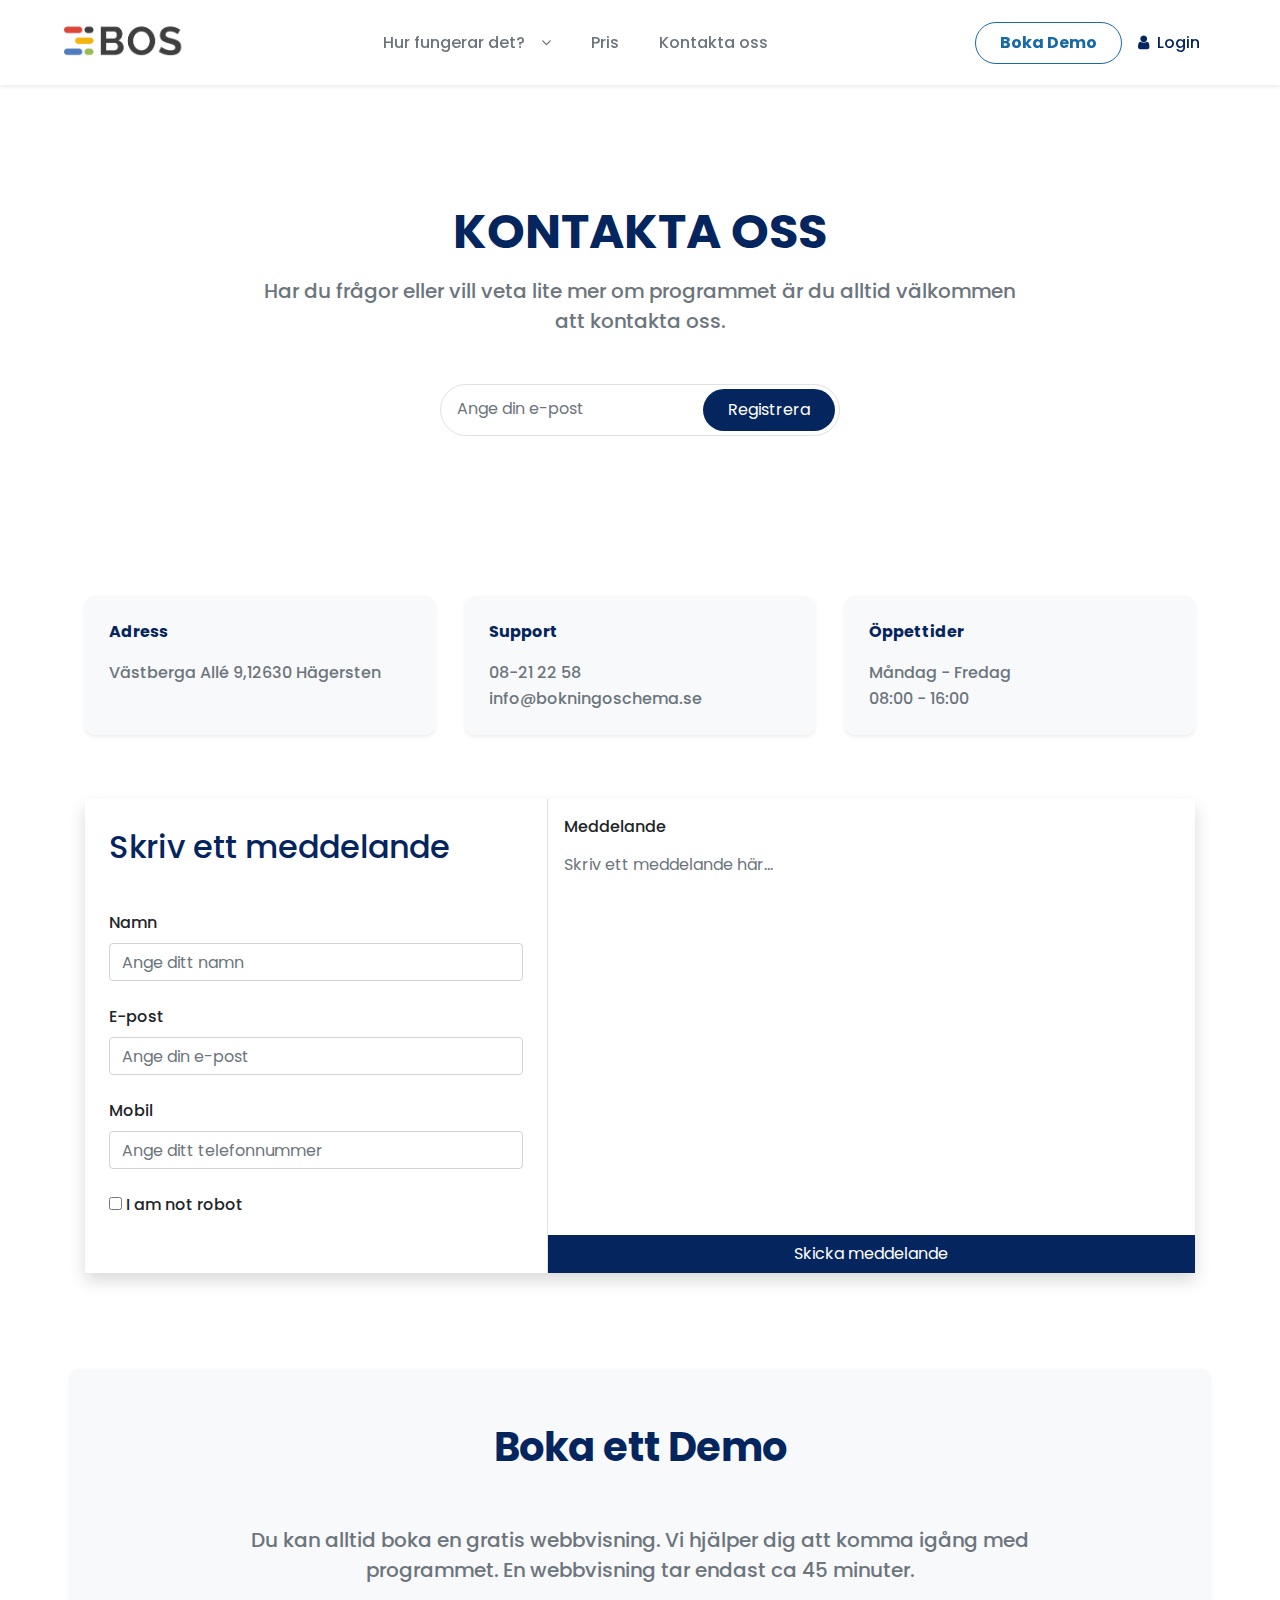
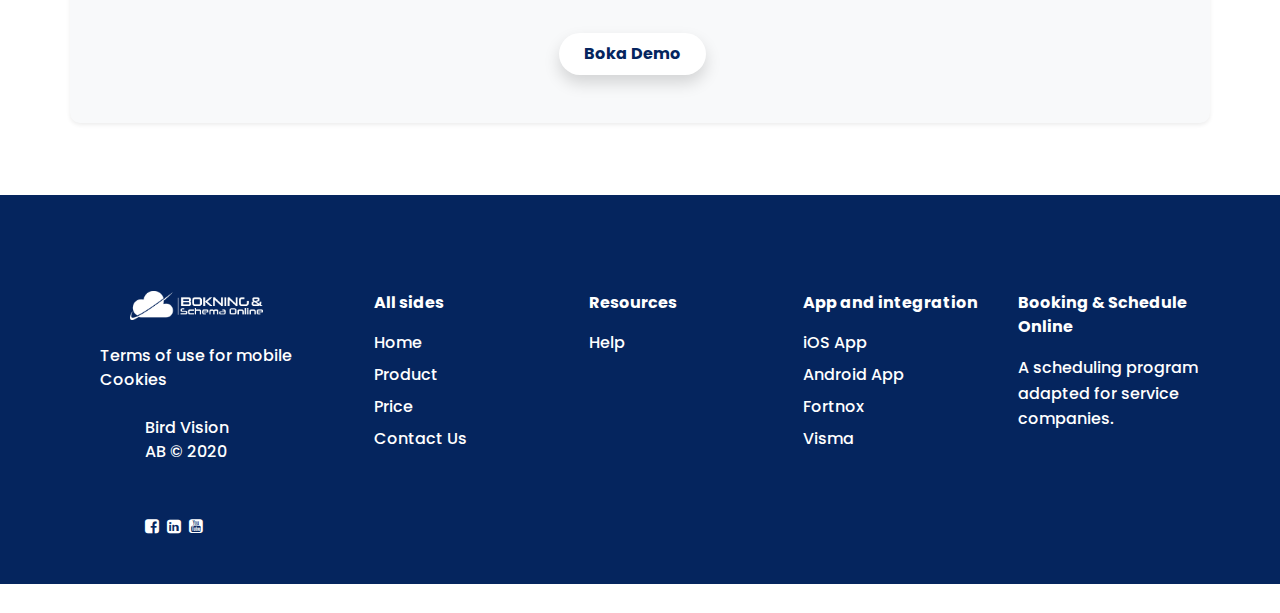
==== commit f4a06233: "add themecolor, add missing content and add initial scheudling page" ====
--- a/contact-us.html
+++ b/contact-us.html
@@ -5,8 +5,8 @@
 	<meta name="viewport" content="width=device-width, initial-scale=1.0">
 	<link rel="stylesheet" href="css/bootstrap.css">
 	<link rel="icon" href="images/favicon.ico" type="images/ico" sizes="16x16">
-	<link rel="preconnect" href="https://fonts.gstatic.com">
-	<link href="https://fonts.googleapis.com/css2?family=Montserrat:wght@400;500;600;700&display=swap" rel="stylesheet">
+	<link rel="preconnect" href="https://fonts.gstatic.com" crossorigin>
+	<link href="https://fonts.googleapis.com/css2?family=Poppins:wght@300;400;500;700&display=swap" rel="stylesheet">
 	<link rel="stylesheet" type="text/css" href="https://cdnjs.cloudflare.com/ajax/libs/font-awesome/4.7.0/css/font-awesome.css">
 	<link rel="stylesheet" type="text/css" href="css/style.css">
 </head>
@@ -14,7 +14,7 @@
 	<header class="position-fixed bg-white shadow-sm w-100 px-lg-5 py-2">
 		<nav class="navbar navbar-expand-lg navbar-light">
 		  <a class="navbar-brand" href="index.html">
-		  	<img src="images/bos-logo.png" width="150px">
+		  	<img src="images/bos-logo1.png" width="120px">
 		  </a>
 		  <button class="navbar-toggler position-relative" type="button" data-toggle="collapse" data-target="#navbarSupportedContent" aria-controls="navbarSupportedContent" aria-expanded="false" aria-label="Toggle navigation">
 		    <span></span>
@@ -25,21 +25,21 @@
 		  <div class="collapse navbar-collapse" id="navbarSupportedContent">
 		    <ul class="navbar-nav mx-md-auto">
 		        <li class="nav-item dropdown mr-0 mr-md-4">
-	              	<a class="nav-link dropdown-toggle text-secondary d-lg-block d-flex align-items-center justify-content-between pt-4 py-lg-2" href="product.html" id="navbarDropdown" role="button" data-toggle="dropdown" aria-haspopup="true" 	aria-expanded="false">
+	              	<a class="nav-link dropdown-toggle text-secondary d-lg-block d-flex justify-content-between pt-4 py-lg-2" href="product.html" id="navbarDropdown" role="button" data-toggle="dropdown" aria-haspopup="true" 	aria-expanded="false">
 	                	Hur fungerar det?<i class="fa fa-angle-down ml-3"></i>
 	              	</a>
 	              	<div class="dropdown-menu" aria-labelledby="navbarDropdown">
-		                <div class="d-lg-flex align-items-center justify-content-around">
-			        		<div><a class="dropdown-item text-secondary" href="#"><img src="images/apoinment.png" title="img" width="20px" class="mr-2">Action</a></div>
-			        		<div><a class="dropdown-item text-secondary" href="#"><img src="images/apoinment.png" title="img" width="20px" class="mr-2">Action</a></div>
+		                <div class="d-lg-flex">
+			        		<div><a class="dropdown-item text-secondary" href="#"><img src="images/icons/schedule.png" title="img" width="40px" class="mr-4">Schemaläggning</a></div>
+			        		<div><a class="dropdown-item text-secondary" href="#"><img src="images/icons/time-managment.png" title="img" width="40px" class="mr-4">Tidrapportering</a></div>
 			        	</div>
-			        	<div class="d-lg-flex align-items-center justify-content-around">
-			        		<div><a class="dropdown-item text-secondary" href="#"><img src="images/apoinment.png" title="img" width="20px" class="mr-2">Action</a></div>
-			        		<div><a class="dropdown-item text-secondary" href="#"><img src="images/apoinment.png" title="img" width="20px" class="mr-2">Action</a></div>
+			        	<div class="d-lg-flex justify-content-between">
+			        		<div><a class="dropdown-item text-secondary" href="#"><img src="images/icons/invoicing.png" title="img" width="40px" class="mr-4">Fakturering</a></div>
+			        		<div><a class="dropdown-item text-secondary" href="#"><img src="images/icons/punch-in-out.png" title="img" width="40px" class="mr-4">In/Utstämpling</a></div>
 			        	</div>
-			        	<div class="d-lg-flex align-items-center justify-content-around">
-			        		<div><a class="dropdown-item text-secondary" href="#"><img src="images/apoinment.png" title="img" width="20px" class="mr-2">Action</a></div>
-			        		<div><a class="dropdown-item text-secondary" href="#"><img src="images/apoinment.png" title="img" width="20px" class="mr-2">Action</a></div>
+			        	<div class="d-lg-flex justify-content-between">
+			        		<div><a class="dropdown-item text-secondary" href="#"><img src="images/icons/rut-rot.png" title="img" width="40px" class="mr-4">Rut - ROT</a></div>
+			        		<div><a class="dropdown-item text-secondary" href="#"><img src="images/icons/integration.png" title="img" width="40px" class="mr-4">Integration</a></div>
 			        	</div>
 	              	</div>
 		        </li>
@@ -61,8 +61,8 @@
 		<div class="banner_section text-center">
 			<div class="row mx-0">
 				<div class="col-md-10 col-12 mx-auto py-5">
-					<h1 class="font-weight-bold text-uppercase text-secondary">Kontakta oss</h1>
-					<h5 class="w-75 mx-auto text-dark">Har du frågor eller vill veta lite mer om programmet är du alltid välkommen att kontakta oss.</h5>
+					<h1 class="font-weight-bold text-uppercase text-primary">Kontakta oss</h1>
+					<h5 class="w-75 mx-auto text-secondary">Har du frågor eller vill veta lite mer om programmet är du alltid välkommen att kontakta oss.</h5>
 					<form class="mx-auto signup-form mt-5">
 						<div class="form-group d-flex border p-1 rounded-pill">
 							<input type="text" name="email" class="form-control border-0" placeholder="Ange din e-post">
@@ -77,22 +77,22 @@
 		<div class="row mx-0">
 			<div class="col-md-4 col-12 mb-3">
 				<div class="bg-light br-10 h-100 px-2 px-md-4 py-4 shadow-sm">
-					<h6 class="font-weight-bold mb-3">Adress</h6>
-					<p class="mb-0">Västberga Allé 9,12630 Hägersten</p>
+					<h6 class="font-weight-bold mb-3 text-primary">Adress</h6>
+					<p class="mb-0 text-secondary">Västberga Allé 9,12630 Hägersten</p>
 				</div>
 			</div>
 			<div class="col-md-4 col-12 mb-3">
 				<div class="bg-light br-10 h-100 px-2 px-md-4 py-4 shadow-sm">
-					<h6 class="font-weight-bold mb-3">Support</h6>
-					<p class="mb-0"><a href="tel:+08-21 22 58" class="text-primary">08-21 22 58</a></p>
-					<p class="mb-0"><a href="mailto:info@bokningoschema.se" class="text-primary">info@bokningoschema.se</a></p>
+					<h6 class="font-weight-bold mb-3 text-primary">Support</h6>
+					<p class="mb-0"><a href="tel:+08-21 22 58" class="text-secondary">08-21 22 58</a></p>
+					<p class="mb-0"><a href="mailto:info@bokningoschema.se" class="text-secondary">info@bokningoschema.se</a></p>
 				</div>
 			</div>
 			<div class="col-md-4 col-12 mb-3">
 				<div class="bg-light br-10 h-100 px-2 px-md-4 py-4 shadow-sm">
-					<h6 class="font-weight-bold mb-3">Öppettider</h6>
-					<p class="mb-0">Måndag - Fredag</p>
-					<p class="mb-0">08:00 - 16:00</p>
+					<h6 class="font-weight-bold mb-3 text-primary">Öppettider</h6>
+					<p class="mb-0 text-secondary">Måndag - Fredag</p>
+					<p class="mb-0 text-secondary">08:00 - 16:00</p>
 				</div>
 			</div>
 		</div>
@@ -103,7 +103,7 @@
 		<div class="container">
 			<div class="row mx-0 shadow">
 				<div class="col-md-5 col-12 border-right pt-4 pl-3 px-md-4">
-					<h2 class="font-weight-bold mb-4 pb-3">Skriv ett meddelande</h2>
+					<h2 class="mb-4 pb-3 text-secondary text-primary">Skriv ett meddelande</h2>
 					<form>
 						<div class="form-group mb-4">
 							<label>Namn</label>
@@ -136,7 +136,7 @@
 	<section class="py-5 mb-4">
 		<div class="container text-center py-5 bg-light shadow-sm br-10">
 			<h3 class="mb-5 font-weight-bold text-primary text-center">Boka ett Demo</h3>
-			<h5 class="mb-5 w-75 mx-auto">Du kan alltid boka en gratis webbvisning. Vi hjälper dig att komma igång med programmet. En webbvisning tar endast ca 45 minuter.</h5>
+			<h5 class="mb-5 w-75 mx-auto text-secondary">Du kan alltid boka en gratis webbvisning. Vi hjälper dig att komma igång med programmet. En webbvisning tar endast ca 45 minuter.</h5>
 			<button onclick="location.href='https://app3.bokningoschema.se/#/register'" type="button" class="btn btn-default text-capitalize shadow mr-3 bg-white text-primary py-2 px-4 font-weight-bold mb-3 mb-md-0 rounded-pill">Boka Demo</button>
 		</div>
 	</section>
--- a/css/style.css
+++ b/css/style.css
@@ -1,7 +1,7 @@
 body {
 	margin: 0;
 	font-size: 16px;
-	font-family: 'Montserrat', sans-serif;
+	font-family: 'poppins', sans-serif;
 	font-weight: 500;
 }
 a:hover {
@@ -13,6 +13,12 @@
 }
 /* default css */
 
+h1, h2, h3, h4, h5, h6{
+	line-height: 150%;
+}
+p {
+	line-height: 1.6;
+}
 h3 {
 	font-size: 40px;
 }
@@ -20,22 +26,27 @@
 	font-size: 48px;
 }
 .text-desciption {
-	font-size: 20px;	
+	font-size: 20px;
 }
 .font-sm {
 	font-size: 14px;
 }
 .text-primary {
+	color: #055E37 !important;
 	color: #08C18A !important;
+	color: #943d24 !important;
+	color: #ef9273 !important;
+	color: #05255E !important;
 }
 .text-alternative {
 	color: #186AA5 !important;
 }
-.text-secondary {
-	color: #000 !important;
-}
 .theme-color {
+	background-color: #055E37;
 	background-color: #08C18A;
+	background-color: #943d24;
+	background-color: #ef9273;
+	background-color: #05255E;
 }
 .font-semibold {
 	font-weight: 500;
@@ -160,7 +171,7 @@
 
 /* Text Slider */
   .slider{
-	height: 50px;
+	height: 55px;
 	overflow: hidden;
   }
   .slider div {
@@ -171,7 +182,7 @@
 	animation: slide 7s linear infinite;
   }
   .slider-text2 {
-	color: grey;
+	color: rgb(81, 83, 196);
   }
   .slider-text3 {
 	color: #D0858B;
@@ -228,7 +239,7 @@
 .navbar-toggler span {
 	    width: 20px;
 	    height: 5px;
-	    background: #08c18a;
+	    background: #05255E;
 	    display: block;
 	    position: absolute;
 	    height: 3px;
@@ -279,7 +290,7 @@
 
 .accordion .btn-link[aria-expanded="true"] i {
 	transform: rotate(180deg);
-	color: #08C18A;
+	color: #05255E;
 }
 .accordion .btn-link i{
 	font-size: 20px;
@@ -312,7 +323,7 @@
 	}
 	.dropdown.nav-item:hover .fa-angle-down {
 		transform: rotate(180deg);
-		color: #08C18A;
+		color: #05255E;
 	}
 }
 @media (max-width: 990px) {
@@ -324,7 +335,7 @@
 	}
 	.dropdown.show .fa-angle-down {
 	    transform: rotate(180deg);
-	    color: #08C18A;
+	    color: #05255E;
 	}
     .navbar-collapse {
         position: fixed;
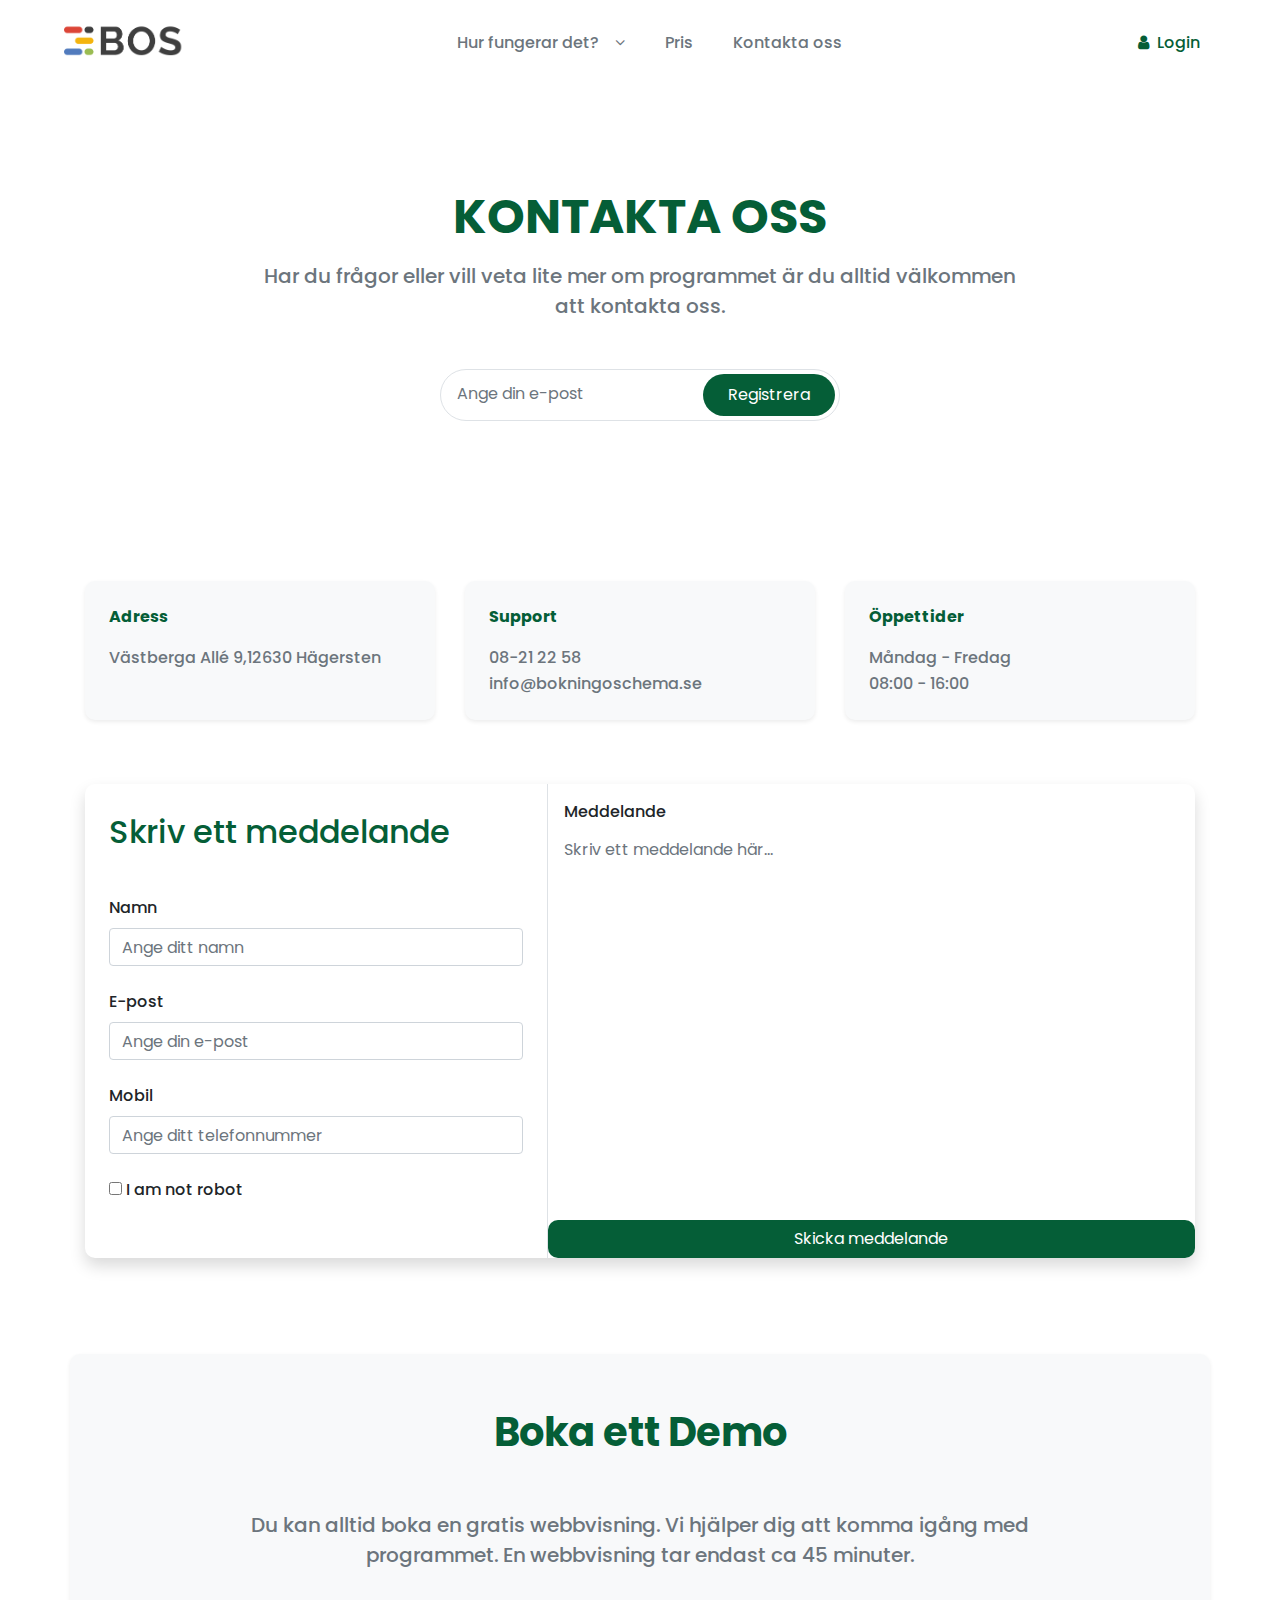
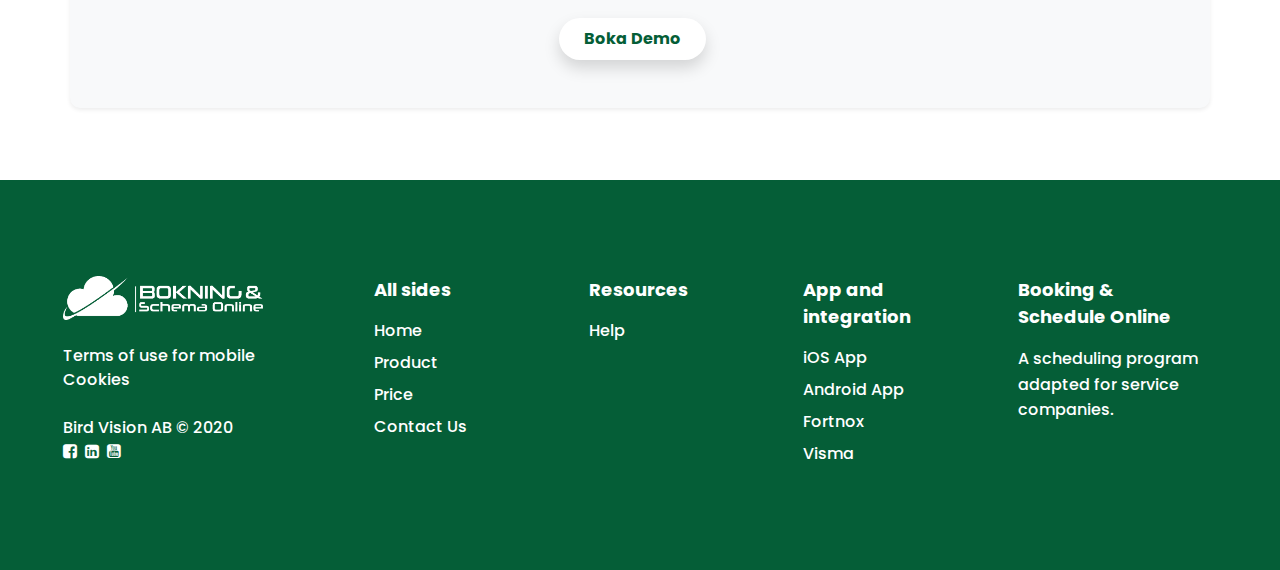
==== commit e88542c7: "responsive view changes" ====
--- a/contact-us.html
+++ b/contact-us.html
@@ -11,7 +11,7 @@
 	<link rel="stylesheet" type="text/css" href="css/style.css">
 </head>
 <body>
-	<header class="position-fixed bg-white shadow-sm w-100 px-lg-5 py-2">
+	<header class="px-lg-5 py-2">
 		<nav class="navbar navbar-expand-lg navbar-light">
 		  <a class="navbar-brand" href="index.html">
 		  	<img src="images/bos-logo1.png" width="120px">
@@ -25,28 +25,28 @@
 		  <div class="collapse navbar-collapse" id="navbarSupportedContent">
 		    <ul class="navbar-nav mx-md-auto">
 		        <li class="nav-item dropdown mr-0 mr-md-4">
-	              	<a class="nav-link dropdown-toggle text-secondary d-lg-block d-flex justify-content-between pt-4 py-lg-2" href="product.html" id="navbarDropdown" role="button" data-toggle="dropdown" aria-haspopup="true" 	aria-expanded="false">
+	              	<a class="nav-link dropdown-toggle text-secondary d-lg-block align-items-center d-flex justify-content-between pt-4 py-lg-2" href="product.html" id="navbarDropdown" role="button" data-toggle="dropdown" aria-haspopup="true" 	aria-expanded="false">
 	                	Hur fungerar det?<i class="fa fa-angle-down ml-3"></i>
 	              	</a>
 	              	<div class="dropdown-menu" aria-labelledby="navbarDropdown">
-		                <div class="d-lg-flex">
-			        		<div><a class="dropdown-item text-secondary" href="#"><img src="images/icons/schedule.png" title="img" width="40px" class="mr-4">Schemaläggning</a></div>
-			        		<div><a class="dropdown-item text-secondary" href="#"><img src="images/icons/time-managment.png" title="img" width="40px" class="mr-4">Tidrapportering</a></div>
+		                <div class="row mx-auto">
+			        		<div class="col-md-6 col-12"><a class="dropdown-item text-secondary px-0" href="#"><img src="images/icons/schedule.png" title="img" width="40px" class="mr-4">Schemaläggning</a></div>
+			        		<div class="col-md-6 col-12"><a class="dropdown-item text-secondary px-0" href="#"><img src="images/icons/time-managment.png" title="img" width="40px" class="mr-4">Tidrapportering</a></div>
 			        	</div>
-			        	<div class="d-lg-flex justify-content-between">
-			        		<div><a class="dropdown-item text-secondary" href="#"><img src="images/icons/invoicing.png" title="img" width="40px" class="mr-4">Fakturering</a></div>
-			        		<div><a class="dropdown-item text-secondary" href="#"><img src="images/icons/punch-in-out.png" title="img" width="40px" class="mr-4">In/Utstämpling</a></div>
+			        	<div class="row mx-auto">
+			        		<div class="col-md-6 col-12"><a class="dropdown-item text-secondary px-0" href="#"><img src="images/icons/invoicing.png" title="img" width="40px" class="mr-4">Fakturering</a></div>
+			        		<div class="col-md-6 col-12"><a class="dropdown-item text-secondary px-0" href="#"><img src="images/icons/punch-in-out.png" title="img" width="40px" class="mr-4">In/Utstämpling</a></div>
 			        	</div>
-			        	<div class="d-lg-flex justify-content-between">
-			        		<div><a class="dropdown-item text-secondary" href="#"><img src="images/icons/rut-rot.png" title="img" width="40px" class="mr-4">Rut - ROT</a></div>
-			        		<div><a class="dropdown-item text-secondary" href="#"><img src="images/icons/integration.png" title="img" width="40px" class="mr-4">Integration</a></div>
+			        	<div class="row mx-auto">
+			        		<div class="col-md-6 col-12"><a class="dropdown-item text-secondary px-0" href="#"><img src="images/icons/rut-rot.png" title="img" width="40px" class="mr-4">Rut - ROT</a></div>
+			        		<div class="col-md-6 col-12"><a class="dropdown-item text-secondary px-0" href="#"><img src="images/icons/integration.png" title="img" width="40px" class="mr-4">Integration</a></div>
 			        	</div>
 	              	</div>
 		        </li>
 		      <li class="nav-item active mr-0 mr-md-4">
 		        <a class="nav-link text-secondary py-4 py-lg-2" href="pricing.html">Pris</a>
 		      </li>
-		      <li class="nav-item mr-0 mr-md-4">
+		      <li class="nav-item mr-0 mr-md-4 active">
 		        <a class="nav-link text-secondary pb-4 py-lg-2" href="contact-us.html">Kontakta oss</a>
 		      </li>
 		    </ul>
@@ -101,7 +101,7 @@
 
 	<section class="pb-5">
 		<div class="container">
-			<div class="row mx-0 shadow">
+			<div class="row mx-0 shadow br-10">
 				<div class="col-md-5 col-12 border-right pt-4 pl-3 px-md-4">
 					<h2 class="mb-4 pb-3 text-secondary text-primary">Skriv ett meddelande</h2>
 					<form>
@@ -128,7 +128,7 @@
 						<label class="pl-3 pt-3">Meddelande</label>
 						<textarea cols="5" rows="15" placeholder="Skriv ett meddelande här..." class="form-control border-0 px-0 pl-3"></textarea>
 					</div>
-					<a href="#" title="message" class="theme-color text-white w-100 btn rounded-0">Skicka meddelande</a>
+					<a href="#" title="message" class="theme-color text-white w-100 btn br-10">Skicka meddelande</a>
 				</div>
 			</div>
 		</div>
@@ -140,12 +140,12 @@
 			<button onclick="location.href='https://app3.bokningoschema.se/#/register'" type="button" class="btn btn-default text-capitalize shadow mr-3 bg-white text-primary py-2 px-4 font-weight-bold mb-3 mb-md-0 rounded-pill">Boka Demo</button>
 		</div>
 	</section>
-	<footer class="p-md-5 position-relative theme-color text-white">
+	<footer class="px-lg-5 py-5 position-relative theme-color text-white">
 		<div class="row mx-0 py-lg-5 py-3">
-			<div class="col-md-3 col-12 text-center mb-5 mb-md-0 d-flex align-items-center justify-content-between flex-column">
+			<div class="col-md-3 col-12 text-left mb-5 mb-md-0 d-flex align-items-start justify-content-start flex-column ">
 				<a href="javascript:void(0)" title="logo">
-					<img src="images/footer-logo.png" width="50%">
-					<ul class="pl-0 list-unstyled mb-0 text-md-left text-center py-4">
+					<img src="images/footer-logo.png" class="footer-logo">
+					<ul class="pl-0 list-unstyled mb-0 text-left py-4 px-3 px-md-0">
 						<li>
 							<a href="privacy_policy.html" title="terms" class="text-white">Terms of use for mobile</a>
 						</li>
@@ -154,11 +154,11 @@
 						</li>
 					</ul>
 				</a>
-				<div class="col-md-6 col-12 text-md-left text-center mb-3 mb-lg-0">
+				<div class="text-left mb-3 mb-lg-0 w-100 pl-3 pl-md-0">
 					Bird Vision AB © 2020
 				</div>
-				<div class="col-md-6 col-12 text-md-left text-center">
-					<div class="social-links d-flex align-items-center justify-content-md-start justify-content-center">
+				<div class="text-left w-100 pl-3 pl-md-0">
+					<div class="social-links d-flex align-items-start  justify-content-start">
 						<a href="#" title="facebook">
 							<i class="fa fa-facebook-square text-white mr-2" aria-hidden="true"></i>
 						</a>
@@ -173,7 +173,7 @@
 			</div>
 			<div class="col-md-9 col-12">
 				<div class="row mx-0">
-					<div class="col-md-3 col-6 text-center text-md-left mb-4 mb-md-0">
+					<div class="col-md-3 col-12 text-left mb-4 mb-md-0">
 						<h6 class="font-weight-bold mb-3">All sides</h6>
 						<ul class="pl-0 list-unstyled mb-0">
 							<li class="pb-2">
@@ -183,14 +183,14 @@
 								<a href="product.html" title="product" class="text-white">Product</a>
 							</li>
 							<li class="pb-2">
-								<a href="pricr.html" title="price" class="text-white">Price</a>
+								<a href="pricing.html" title="price" class="text-white">Price</a>
 							</li>
 							<li class="pb-2">
 								<a href="contact.html" title="contact" class="text-white">Contact Us</a>
 							</li>
 						</ul>
 					</div>
-					<div class="col-md-3 col-6 text-center text-md-left mb-4 mb-md-0">
+					<div class="col-md-3 col-12 text-left mb-4 mb-md-0">
 						<h6 class="font-weight-bold mb-3">Resources</h6>
 						<ul class="pl-0 list-unstyled mb-0">
 							<li class="pb-2">
@@ -198,7 +198,7 @@
 							</li>
 						</ul>
 					</div>
-					<div class="col-md-3 col-6 text-center text-md-left mb-4 mb-md-0">
+					<div class="col-md-3 col-12 text-left mb-4 mb-md-0">
 						<h6 class="font-weight-bold mb-3">App and integration</h6>
 						<ul class="pl-0 list-unstyled mb-0">
 							<li class="pb-2">
@@ -215,7 +215,7 @@
 							</li>
 						</ul>
 					</div>
-					<div class="col-md-3 col-6 text-center text-md-left mb-4 mb-md-0">
+					<div class="col-md-3 col-12 text-left mb-4 mb-md-0">
 						<h6 class="font-weight-bold mb-3">Booking & Schedule Online</h6>
 						<p>A scheduling program adapted for service companies.</p>
 					</div>
@@ -226,4 +226,17 @@
 </body>
 <script src="js/jquery-3.5.1.slim.min.js"></script>
 <script src="js/bootstrap.min.js"></script>
+<script>
+	$(window).scroll(function(){
+      if ($(this).scrollTop() > 120) {
+          $('header').addClass('fixed');
+      } else {
+          $('header').removeClass('fixed');
+      }
+	});
+
+	$(".navbar-toggler").click(function(){
+		$("body").toggleClass("overflow-hidden");
+	});
+</script>
 </html>--- a/css/style.css
+++ b/css/style.css
@@ -32,21 +32,23 @@
 	font-size: 14px;
 }
 .text-primary {
-	color: #055E37 !important;
 	color: #08C18A !important;
 	color: #943d24 !important;
 	color: #ef9273 !important;
 	color: #05255E !important;
+	color: #055E37 !important;
+
 }
 .text-alternative {
 	color: #186AA5 !important;
 }
 .theme-color {
-	background-color: #055E37;
 	background-color: #08C18A;
 	background-color: #943d24;
 	background-color: #ef9273;
 	background-color: #05255E;
+	background-color: #055E37;
+
 }
 .font-semibold {
 	font-weight: 500;
@@ -63,6 +65,9 @@
 	-moz-transform: scale(1.05) translateZ(0);
 	transform: scale(1.05) translateZ(0);
 }
+.dropdown-item.active, .dropdown-item:active {
+	background-color: transparent !important;
+}
 .form-control {
 	background-color: transparent;
 }
@@ -76,6 +81,21 @@
 
 header {
 	z-index: 9;
+}
+header.fixed {
+	background-color: #fff;
+	width: 100%;
+	position: fixed;
+	box-shadow: 0px 0px 5px #ccc;
+	transition: all .5s;
+	top: -1px;
+}
+header .book_demo {
+	display: none;
+	transition: all .5s;
+}
+header.fixed .book_demo {
+	display: block;
 }
 header .nav-link {
 	font-size: 16px;
@@ -87,13 +107,19 @@
 	background-color: #fff;
 	opacity: 0;
 }
+.nav-item.dropdown:hover .dropdown-menu {
+	max-width: 500px;
+	width: 500px;
+}
 .nav-item:hover .submenu-header {
 	opacity: 1;
 }
-
-.banner_section {
+header .nav-link.active {
+	color: #055e37 !important;
+}
+/* .banner_section {
 	padding-top: 100px;
-}
+} */
 .dropdown-toggle::after {
 	display: none;
 }
@@ -161,12 +187,15 @@
 }
 .integration-card:hover, .more_products ul li:hover {
 	box-shadow: 0 .5rem 1rem rgba(0,0,0,.15);
+	border: 1px solid transparent;
 }
 .card-first {
-	border-left: 3px solid #46ac35;
+	border-left: 3px solid #46ac35 !important;
+    border: 1px solid #e0e0e0;
 }
 .card-second {
-	border-left: 3px solid #d70048;
+	border-left: 3px solid #d70048 !important;
+	border: 1px solid #e0e0e0;
 }
 
 /* Text Slider */
@@ -237,24 +266,24 @@
 	top: -9px;
 }
 .navbar-toggler span {
-	    width: 20px;
-	    height: 5px;
-	    background: #05255E;
-	    display: block;
-	    position: absolute;
-	    height: 3px;
-	    width: 100%;
-	    border-radius: 9px;
-	    opacity: 1;
-	    left: 0;
-	    -webkit-transform: rotate(0deg);
-	    -moz-transform: rotate(0deg);
-	    -o-transform: rotate(0deg);
-	    transform: rotate(0deg);
-	    -webkit-transition: .25s ease-in-out;
-	    -moz-transition: .25s ease-in-out;
-	    -o-transition: .25s ease-in-out;
-	    transition: .25s ease-in-out;
+    width: 20px;
+    height: 5px;
+    background: #05255E;
+    display: block;
+    position: absolute;
+    height: 3px;
+    width: 100%;
+    border-radius: 9px;
+    opacity: 1;
+    left: 0;
+    -webkit-transform: rotate(0deg);
+    -moz-transform: rotate(0deg);
+    -o-transform: rotate(0deg);
+    transform: rotate(0deg);
+    -webkit-transition: .25s ease-in-out;
+    -moz-transition: .25s ease-in-out;
+    -o-transition: .25s ease-in-out;
+    transition: .25s ease-in-out;
 }
 .navbar-toggler span:nth-child(1) {
 	top: 0px;
@@ -279,7 +308,17 @@
  	top: 10px;
  }
 
-
+/* footer css */
+
+footer a:hover {
+	text-decoration: underline;
+}
+.footer-logo {
+	width: 200px;
+}
+footer h6 {
+	font-size: 18px;
+}
 /* contact page */
 
 textarea {
@@ -296,6 +335,22 @@
 	font-size: 20px;
 }
 
+/* app link section */
+/* .employee-app-section a {
+	width: 50px;
+	height: 50px;
+	background-color: #000;
+	display: flex;
+	align-items: center;
+	justify-content: center;
+	border-radius: 8px;
+}
+.employee-app-section a img{
+	border-radius: 8px;
+} */
+.admin-app-section {
+	border-left: 1px solid #000;
+}
 /* fortnox page css */
 
 .fortnox-pros .card_img {
@@ -323,7 +378,7 @@
 	}
 	.dropdown.nav-item:hover .fa-angle-down {
 		transform: rotate(180deg);
-		color: #05255E;
+		color: #055E37;
 	}
 }
 @media (max-width: 990px) {
@@ -331,10 +386,10 @@
 		border: 0;
 	}
 	.navbar-brand img {
-		width: 200px;
+		width: 100px;
 	}
 	.dropdown.show .fa-angle-down {
-	    transform: rotate(180deg);
+	    transform: scaleY(-1);
 	    color: #05255E;
 	}
     .navbar-collapse {
@@ -347,6 +402,7 @@
         width: 100%;
         height: 100%;
         background-color: #fff;
+		z-index: 9;
     }
 
     .navbar-collapse.collapsing {
@@ -370,11 +426,16 @@
     .login-user button {
     	width: 100%;
     	margin-top: 10px;
+		display: block;
     }
     .submenu-header {
     	position: relative;
     	width: 100%;
     }
+	.footer-logo {
+		width: 150px;
+	}
+	
 }
 @media(max-width: 991px) {
 	h3 {
@@ -388,4 +449,18 @@
 	.price-card  {
 		width: auto;
 	}
+	h1 {
+	    font-size: 32px;
+	}
+
+	h4 , h3 {
+		font-size: 24px;
+	}
+	.admin-app-section {
+		border-top: 1px solid #000;
+		border-left: none;
+	}
+	.footer-logo {
+		width: 200px;
+	}
 }